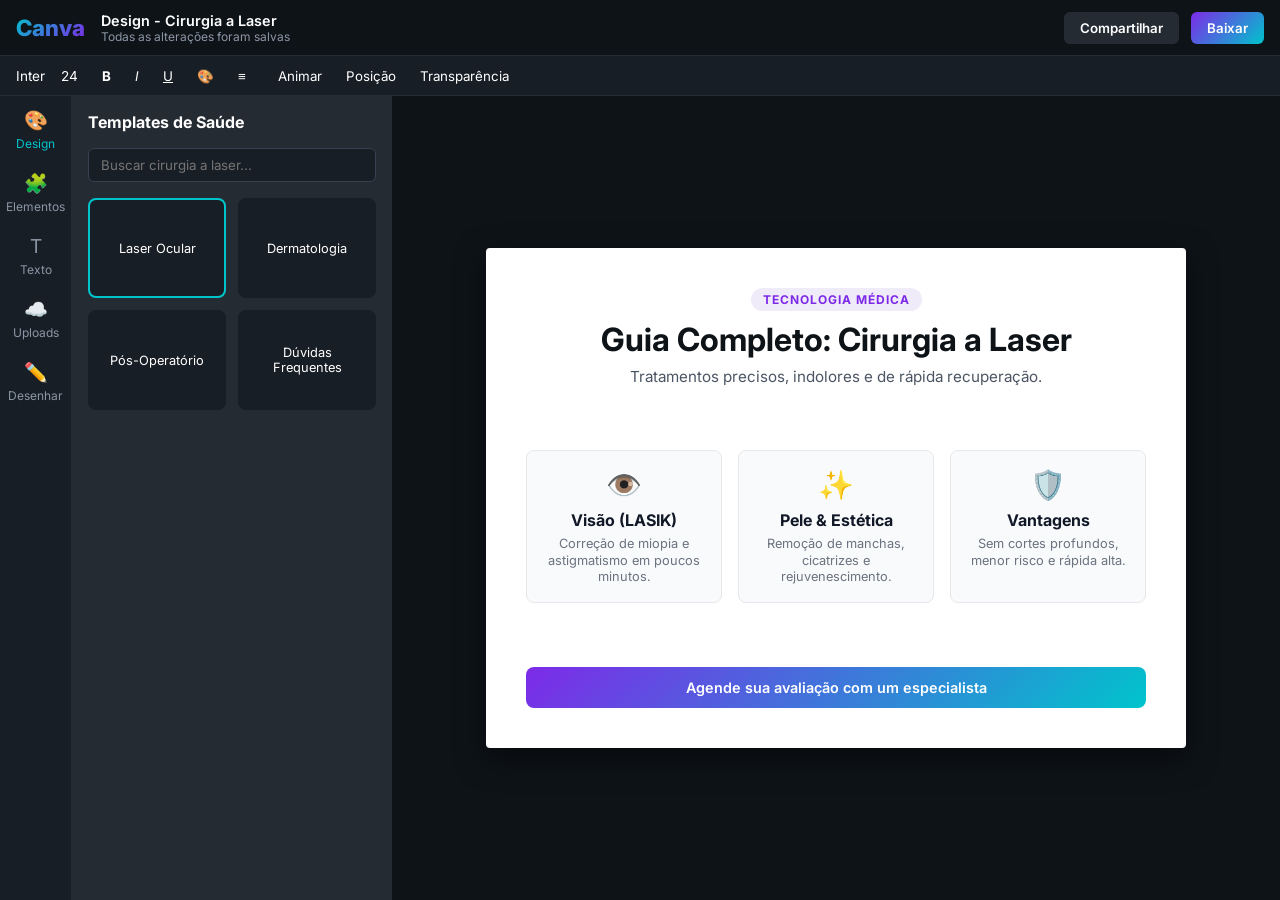
==== index.html @ 3f48fdfd "vrsao 5" ====
<!DOCTYPE html>
<html lang="pt-BR">
<head>
    <meta charset="UTF-8">
    <meta name="viewport" content="width=device-width, initial-scale=1.0">
    <title>LaserMed - Editor Canva</title>
    <link rel="stylesheet" href="estilo.css">
    <link href="https://fonts.googleapis.com/css2?family=Inter:wght@400;500;600;700&display=swap" rel="stylesheet">
</head>
<body>

    <header class="canva-header">
        <div class="header-left">
            <span class="canva-logo">Canva</span>
            <div class="file-info">
                <span class="doc-title">Design - Cirurgia a Laser</span>
                <span class="save-status">Todas as alterações foram salvas</span>
            </div>
        </div>
        <div class="header-right">
            <button class="btn-secondary">Compartilhar</button>
            <button class="btn-canva-pro">Baixar</button>
        </div>
    </header>

    <div class="editor-toolbar">
        <div class="font-selector">Inter</div>
        <div class="font-size">24</div>
        <div class="text-tools">
            <button><b>B</b></button>
            <button><i>I</i></button>
            <button><u>U</u></button>
            <button>🎨</button>
            <button>≡</button>
        </div>
        <div class="action-tools">
            <button>Animar</button>
            <button>Posição</button>
            <button>Transparência</button>
        </div>
    </div>

    <div class="canva-workspace">

        <aside class="main-sidebar">
            <div class="nav-item active">
                <span class="icon">🎨</span>
                <span class="label">Design</span>
            </div>
            <div class="nav-item">
                <span class="icon">🧩</span>
                <span class="label">Elementos</span>
            </div>
            <div class="nav-item">
                <span class="icon">T</span>
                <span class="label">Texto</span>
            </div>
            <div class="nav-item">
                <span class="icon">☁️</span>
                <span class="label">Uploads</span>
            </div>
            <div class="nav-item">
                <span class="icon">✏️</span>
                <span class="label">Desenhar</span>
            </div>
        </aside>

        <aside class="panel-sidebar">
            <h3>Templates de Saúde</h3>
            <div class="search-bar">
                <input type="text" placeholder="Buscar cirurgia a laser...">
            </div>
            <div class="templates-grid">
                <div class="thumb-card active">Laser Ocular</div>
                <div class="thumb-card">Dermatologia</div>
                <div class="thumb-card">Pós-Operatório</div>
                <div class="thumb-card">Dúvidas Frequentes</div>
            </div>
        </aside>

        <main class="canvas-area">
            <div class="artboard">
                
                <div class="design-header">
                    <span class="badge">TECNOLOGIA MÉDICA</span>
                    <h1 class="editable-element">Guia Completo: Cirurgia a Laser</h1>
                    <p class="editable-element">Tratamentos precisos, indolores e de rápida recuperação.</p>
                </div>

                <div class="design-grid">
                    <div class="design-card editable-element">
                        <div class="card-emoji">👁️</div>
                        <h3>Visão (LASIK)</h3>
                        <p>Correção de miopia e astigmatismo em poucos minutos.</p>
                    </div>

                    <div class="design-card editable-element">
                        <div class="card-emoji">✨</div>
                        <h3>Pele & Estética</h3>
                        <p>Remoção de manchas, cicatrizes e rejuvenescimento.</p>
                    </div>

                    <div class="design-card editable-element">
                        <div class="card-emoji">🛡️</div>
                        <h3>Vantagens</h3>
                        <p>Sem cortes profundos, menor risco e rápida alta.</p>
                    </div>
                </div>

                <div class="design-footer editable-element">
                    <span>Agende sua avaliação com um especialista</span>
                </div>

            </div>
        </main>

    </div>

</body>
</html>
---- estilo.css ----
@charset "UTF-8";

* {
    margin: 0;
    padding: 0;
    -webkit-box-sizing: border-box;
    box-sizing: border-box;
    font-family: 'Inter', sans-serif;
}

html, body {
    width: 100%;
    height: 100%;
    background-color: #0e1318;
    color: #ffffff;
    overflow: hidden;
}

body {
    display: flex;
    flex-direction: column;
}

/* ==========================================
   TOPO (CANVA HEADER)
   ========================================== */
.canva-header {
    height: 56px;
    background-color: #0e1318;
    display: flex;
    justify-content: space-between;
    align-items: center;
    padding: 0 16px;
    border-bottom: 1px solid #252b33;
}

.header-left {
    display: flex;
    align-items: center;
    gap: 16px;
}

.canva-logo {
    font-size: 1.4rem;
    font-weight: 800;
    background: linear-gradient(135deg, #00c4cc, #7d2ae8);
    -webkit-background-clip: text;
    background-clip: text;
    -webkit-text-fill-color: transparent;
    color: transparent;
}

.file-info {
    display: flex;
    flex-direction: column;
}

.doc-title {
    font-size: 0.9rem;
    font-weight: 600;
}

.save-status {
    font-size: 0.75rem;
    color: #8b96a5;
}

.header-right {
    display: flex;
    gap: 12px;
}

.btn-secondary {
    background-color: #252b33;
    color: #ffffff;
    border: none;
    padding: 8px 16px;
    border-radius: 6px;
    cursor: pointer;
    font-weight: 600;
}

.btn-canva-pro {
    background: linear-gradient(135deg, #7d2ae8, #00c4cc);
    color: #ffffff;
    border: none;
    padding: 8px 16px;
    border-radius: 6px;
    cursor: pointer;
    font-weight: 600;
}

/* ==========================================
   BARRA DE FERRAMENTAS DO EDITOR
   ========================================== */
.editor-toolbar {
    height: 40px;
    background-color: #181e25;
    display: flex;
    align-items: center;
    padding: 0 16px;
    gap: 16px;
    border-bottom: 1px solid #252b33;
    font-size: 0.85rem;
}

.text-tools, .action-tools {
    display: flex;
    gap: 8px;
}

.editor-toolbar button {
    background: transparent;
    border: none;
    color: #ffffff;
    cursor: pointer;
    padding: 4px 8px;
    border-radius: 4px;
}

.editor-toolbar button:hover {
    background-color: #252b33;
}

/* ==========================================
   ÁREA PRINCIPAL DE TRABALHO (WORKSPACE)
   ========================================== */
.canva-workspace {
    display: flex;
    flex: 1;
    height: calc(100vh - 96px);
}

.main-sidebar {
    width: 72px;
    background-color: #181e25;
    display: flex;
    flex-direction: column;
    align-items: center;
    padding-top: 12px;
    border-right: 1px solid #252b33;
}

.nav-item {
    display: flex;
    flex-direction: column;
    align-items: center;
    margin-bottom: 20px;
    cursor: pointer;
    color: #8b96a5;
    font-size: 0.75rem;
}

.nav-item .icon {
    font-size: 1.2rem;
    margin-bottom: 4px;
}

.nav-item.active, .nav-item:hover {
    color: #00c4cc;
}

.panel-sidebar {
    width: 320px;
    background-color: #252b33;
    padding: 16px;
    display: flex;
    flex-direction: column;
    gap: 16px;
}

.panel-sidebar h3 {
    font-size: 1rem;
}

.search-bar input {
    width: 100%;
    padding: 8px 12px;
    background-color: #181e25;
    border: 1px solid #374151;
    border-radius: 6px;
    color: #ffffff;
}

.templates-grid {
    display: grid;
    grid-template-columns: 1fr 1fr;
    gap: 12px;
}

.thumb-card {
    height: 100px;
    background-color: #181e25;
    border-radius: 8px;
    display: flex;
    align-items: center;
    justify-content: center;
    font-size: 0.8rem;
    cursor: pointer;
    border: 2px solid transparent;
    text-align: center;
    padding: 8px;
}

.thumb-card.active, .thumb-card:hover {
    border-color: #00c4cc;
}

/* ==========================================
   ÁREA DA ARTBOARD (CANVAS CENTRAL)
   ========================================== */
.canvas-area {
    flex: 1;
    background-color: #0e1318;
    display: flex;
    justify-content: center;
    align-items: center;
    overflow: auto;
    padding: 40px;
}

.artboard {
    width: 700px;
    min-height: 500px;
    background-color: #ffffff;
    color: #111827;
    border-radius: 4px;
    padding: 40px;
    box-shadow: 0 10px 30px rgba(0, 0, 0, 0.5);
    display: flex;
    flex-direction: column;
    justify-content: space-between;
}

.design-header {
    text-align: center;
}

.badge {
    background-color: #f0ebf8;
    color: #7d2ae8;
    font-size: 0.75rem;
    font-weight: 700;
    padding: 4px 12px;
    border-radius: 20px;
    letter-spacing: 1px;
}

.design-header h1 {
    font-size: 2rem;
    color: #0e1318;
    margin: 12px 0 8px 0;
}

.design-header p {
    color: #4b5563;
    font-size: 0.95rem;
}

.design-grid {
    display: grid;
    grid-template-columns: repeat(3, 1fr);
    gap: 16px;
    margin: 30px 0;
}

.design-card {
    background-color: #f9fafb;
    border: 1px solid #e5e7eb;
    padding: 16px;
    border-radius: 8px;
    text-align: center;
}

.card-emoji {
    font-size: 1.8rem;
    margin-bottom: 8px;
}

.design-card h3 {
    font-size: 1rem;
    margin-bottom: 6px;
    color: #111827;
}

.design-card p {
    font-size: 0.8rem;
    color: #6b7280;
    line-height: 1.3;
}

.design-footer {
    text-align: center;
    background: linear-gradient(135deg, #7d2ae8, #00c4cc);
    color: #ffffff;
    padding: 12px;
    border-radius: 8px;
    font-weight: 600;
    font-size: 0.9rem;
}

.editable-element:hover {
    outline: 2px solid #00c4cc;
    cursor: pointer;
}
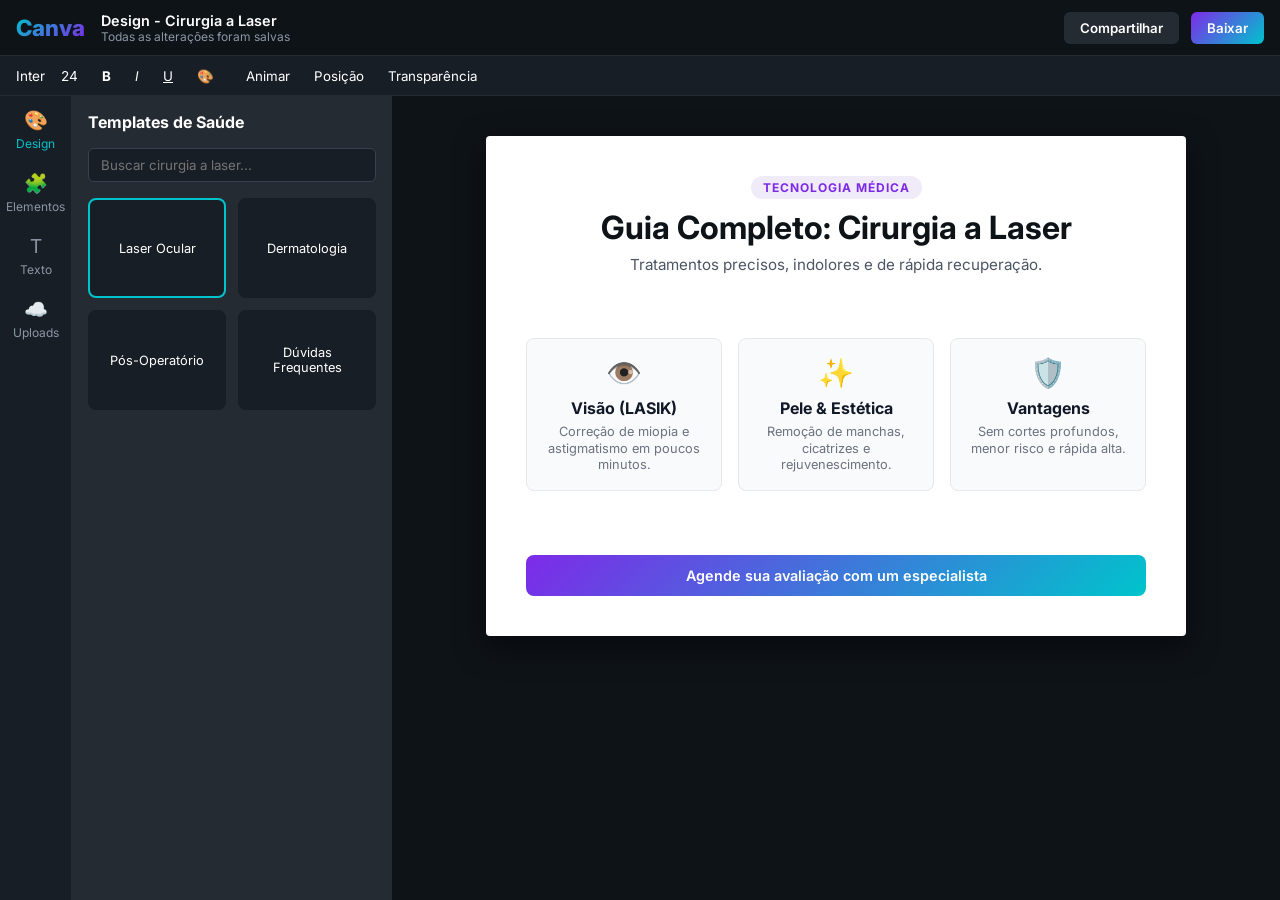
==== commit 1e38571d: "versao6" ====
--- a/index.html
+++ b/index.html
@@ -13,13 +13,13 @@
         <div class="header-left">
             <span class="canva-logo">Canva</span>
             <div class="file-info">
-                <span class="doc-title">Design - Cirurgia a Laser</span>
+                <span class="doc-title" id="doc-title">Design - Cirurgia a Laser</span>
                 <span class="save-status">Todas as alterações foram salvas</span>
             </div>
         </div>
         <div class="header-right">
-            <button class="btn-secondary">Compartilhar</button>
-            <button class="btn-canva-pro">Baixar</button>
+            <button class="btn-secondary" onclick="alert('Link de compartilhamento copiado!')">Compartilhar</button>
+            <button class="btn-canva-pro" onclick="alert('Baixando seu design em PDF...')">Baixar</button>
         </div>
     </header>
 
@@ -27,11 +27,10 @@
         <div class="font-selector">Inter</div>
         <div class="font-size">24</div>
         <div class="text-tools">
-            <button><b>B</b></button>
-            <button><i>I</i></button>
-            <button><u>U</u></button>
-            <button>🎨</button>
-            <button>≡</button>
+            <button title="Negrito"><b>B</b></button>
+            <button title="Itálico"><i>I</i></button>
+            <button title="Sublinhado"><u>U</u></button>
+            <button title="Cor do Texto">🎨</button>
         </div>
         <div class="action-tools">
             <button>Animar</button>
@@ -59,10 +58,6 @@
                 <span class="icon">☁️</span>
                 <span class="label">Uploads</span>
             </div>
-            <div class="nav-item">
-                <span class="icon">✏️</span>
-                <span class="label">Desenhar</span>
-            </div>
         </aside>
 
         <aside class="panel-sidebar">
@@ -71,43 +66,43 @@
                 <input type="text" placeholder="Buscar cirurgia a laser...">
             </div>
             <div class="templates-grid">
-                <div class="thumb-card active">Laser Ocular</div>
-                <div class="thumb-card">Dermatologia</div>
-                <div class="thumb-card">Pós-Operatório</div>
-                <div class="thumb-card">Dúvidas Frequentes</div>
+                <div class="thumb-card active" onclick="carregarTemplate('ocular')">Laser Ocular</div>
+                <div class="thumb-card" onclick="carregarTemplate('dermo')">Dermatologia</div>
+                <div class="thumb-card" onclick="carregarTemplate('pos')">Pós-Operatório</div>
+                <div class="thumb-card" onclick="carregarTemplate('duvidas')">Dúvidas Frequentes</div>
             </div>
         </aside>
 
         <main class="canvas-area">
-            <div class="artboard">
+            <div class="artboard" id="artboard">
                 
                 <div class="design-header">
-                    <span class="badge">TECNOLOGIA MÉDICA</span>
-                    <h1 class="editable-element">Guia Completo: Cirurgia a Laser</h1>
-                    <p class="editable-element">Tratamentos precisos, indolores e de rápida recuperação.</p>
+                    <span class="badge" id="art-badge">TECNOLOGIA MÉDICA</span>
+                    <h1 class="editable-element" contenteditable="true" id="art-title">Guia Completo: Cirurgia a Laser</h1>
+                    <p class="editable-element" contenteditable="true" id="art-sub">Tratamentos precisos, indolores e de rápida recuperação.</p>
                 </div>
 
-                <div class="design-grid">
-                    <div class="design-card editable-element">
+                <div class="design-grid" id="art-grid">
+                    <div class="design-card editable-element" contenteditable="true">
                         <div class="card-emoji">👁️</div>
                         <h3>Visão (LASIK)</h3>
                         <p>Correção de miopia e astigmatismo em poucos minutos.</p>
                     </div>
 
-                    <div class="design-card editable-element">
+                    <div class="design-card editable-element" contenteditable="true">
                         <div class="card-emoji">✨</div>
                         <h3>Pele & Estética</h3>
                         <p>Remoção de manchas, cicatrizes e rejuvenescimento.</p>
                     </div>
 
-                    <div class="design-card editable-element">
+                    <div class="design-card editable-element" contenteditable="true">
                         <div class="card-emoji">🛡️</div>
                         <h3>Vantagens</h3>
                         <p>Sem cortes profundos, menor risco e rápida alta.</p>
                     </div>
                 </div>
 
-                <div class="design-footer editable-element">
+                <div class="design-footer editable-element" contenteditable="true" id="art-footer">
                     <span>Agende sua avaliação com um especialista</span>
                 </div>
 
@@ -116,5 +111,6 @@
 
     </div>
 
+    <script src="script.js"></script>
 </body>
 </html>
--- a/estilo.css
+++ b/estilo.css
@@ -302,4 +302,13 @@
 .editable-element:hover {
     outline: 2px solid #00c4cc;
     cursor: pointer;
+}
+.canvas-area {
+    flex: 1;
+    background-color: #0e1318;
+    display: flex;
+    justify-content: center;
+    align-items: flex-start; /* Alinha no topo para a rolagem funcionar 100% em telas pequenas */
+    overflow-y: auto;
+    padding: 40px 20px;
 }
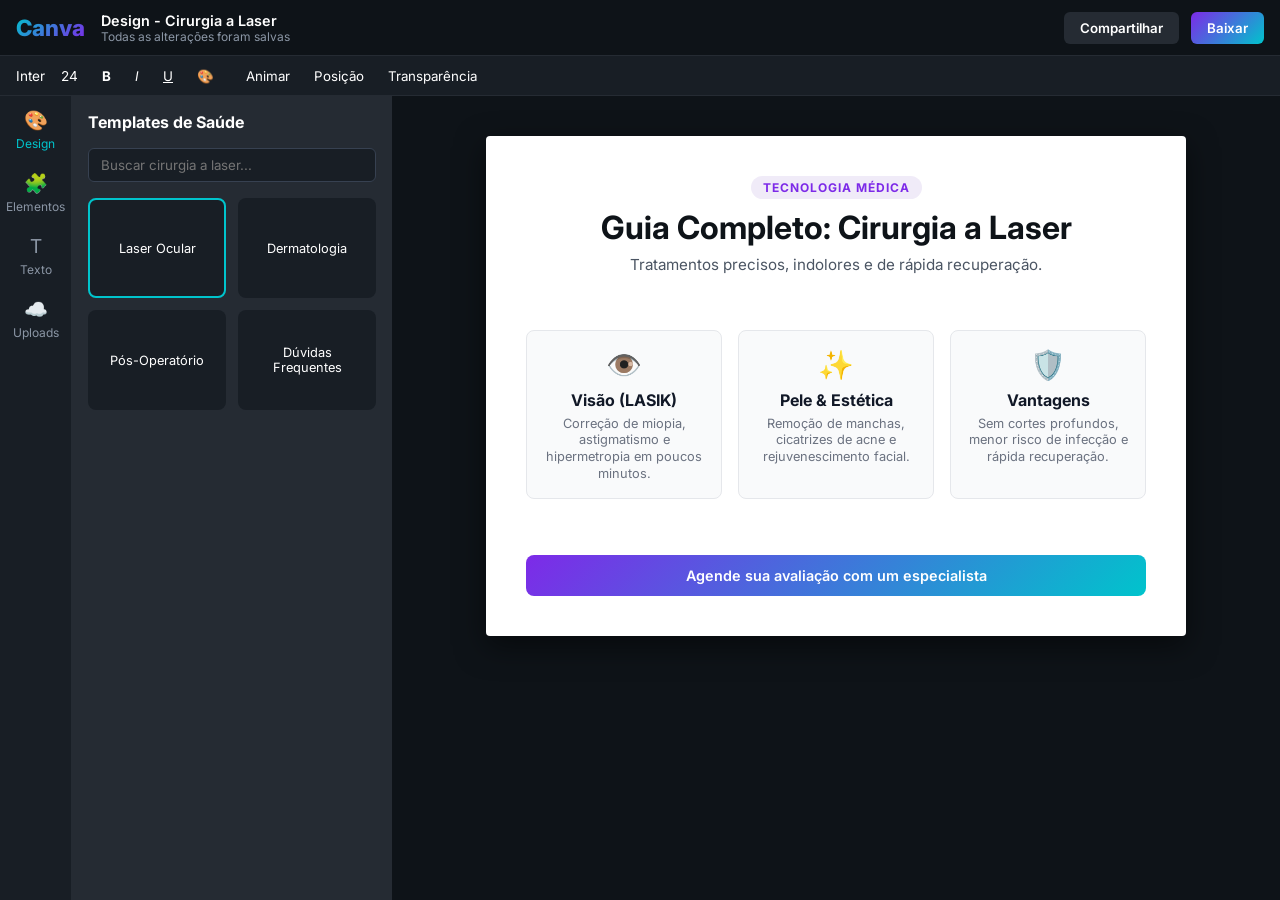
==== commit 066b7b4f: "versao7" ====
--- a/index.html
+++ b/index.html
@@ -13,13 +13,13 @@
         <div class="header-left">
             <span class="canva-logo">Canva</span>
             <div class="file-info">
-                <span class="doc-title" id="doc-title">Design - Cirurgia a Laser</span>
+                <span class="doc-title">Design - Cirurgia a Laser</span>
                 <span class="save-status">Todas as alterações foram salvas</span>
             </div>
         </div>
         <div class="header-right">
-            <button class="btn-secondary" onclick="alert('Link de compartilhamento copiado!')">Compartilhar</button>
-            <button class="btn-canva-pro" onclick="alert('Baixando seu design em PDF...')">Baixar</button>
+            <button class="btn-secondary" onclick="alert('Link copiado para a área de transferência!')">Compartilhar</button>
+            <button class="btn-canva-pro" onclick="alert('Baixando design em PDF...')">Baixar</button>
         </div>
     </header>
 
@@ -66,43 +66,43 @@
                 <input type="text" placeholder="Buscar cirurgia a laser...">
             </div>
             <div class="templates-grid">
-                <div class="thumb-card active" onclick="carregarTemplate('ocular')">Laser Ocular</div>
-                <div class="thumb-card" onclick="carregarTemplate('dermo')">Dermatologia</div>
-                <div class="thumb-card" onclick="carregarTemplate('pos')">Pós-Operatório</div>
-                <div class="thumb-card" onclick="carregarTemplate('duvidas')">Dúvidas Frequentes</div>
+                <div class="thumb-card active" id="btn-ocular" onclick="carregar('ocular')">Laser Ocular</div>
+                <div class="thumb-card" id="btn-dermo" onclick="carregar('dermo')">Dermatologia</div>
+                <div class="thumb-card" id="btn-pos" onclick="carregar('pos')">Pós-Operatório</div>
+                <div class="thumb-card" id="btn-duvidas" onclick="carregar('duvidas')">Dúvidas Frequentes</div>
             </div>
         </aside>
 
         <main class="canvas-area">
-            <div class="artboard" id="artboard">
+            <div class="artboard">
                 
                 <div class="design-header">
-                    <span class="badge" id="art-badge">TECNOLOGIA MÉDICA</span>
-                    <h1 class="editable-element" contenteditable="true" id="art-title">Guia Completo: Cirurgia a Laser</h1>
-                    <p class="editable-element" contenteditable="true" id="art-sub">Tratamentos precisos, indolores e de rápida recuperação.</p>
+                    <span class="badge" id="art-badge" contenteditable="true">TECNOLOGIA MÉDICA</span>
+                    <h1 class="editable-element" id="art-title" contenteditable="true">Guia Completo: Cirurgia a Laser</h1>
+                    <p class="editable-element" id="art-sub" contenteditable="true">Tratamentos precisos, indolores e de rápida recuperação.</p>
                 </div>
 
                 <div class="design-grid" id="art-grid">
                     <div class="design-card editable-element" contenteditable="true">
                         <div class="card-emoji">👁️</div>
                         <h3>Visão (LASIK)</h3>
-                        <p>Correção de miopia e astigmatismo em poucos minutos.</p>
+                        <p>Correção de miopia, astigmatismo e hipermetropia em poucos minutos.</p>
                     </div>
 
                     <div class="design-card editable-element" contenteditable="true">
                         <div class="card-emoji">✨</div>
                         <h3>Pele & Estética</h3>
-                        <p>Remoção de manchas, cicatrizes e rejuvenescimento.</p>
+                        <p>Remoção de manchas, cicatrizes de acne e rejuvenescimento facial.</p>
                     </div>
 
                     <div class="design-card editable-element" contenteditable="true">
                         <div class="card-emoji">🛡️</div>
                         <h3>Vantagens</h3>
-                        <p>Sem cortes profundos, menor risco e rápida alta.</p>
+                        <p>Sem cortes profundos, menor risco de infecção e rápida recuperação.</p>
                     </div>
                 </div>
 
-                <div class="design-footer editable-element" contenteditable="true" id="art-footer">
+                <div class="design-footer editable-element" id="art-footer" contenteditable="true">
                     <span>Agende sua avaliação com um especialista</span>
                 </div>
 
@@ -111,6 +111,106 @@
 
     </div>
 
-    <script src="script.js"></script>
+    <script>
+        function carregar(tipo) {
+            // Remove destaque dos botões do menu
+            document.querySelectorAll('.thumb-card').forEach(c => c.classList.remove('active'));
+
+            const badge = document.getElementById('art-badge');
+            const title = document.getElementById('art-title');
+            const sub = document.getElementById('art-sub');
+            const grid = document.getElementById('art-grid');
+
+            if (tipo === 'ocular') {
+                document.getElementById('btn-ocular').classList.add('active');
+                badge.innerText = "TECNOLOGIA MÉDICA";
+                title.innerText = "Guia Completo: Cirurgia a Laser";
+                sub.innerText = "Tratamentos precisos, indolores e de rápida recuperação.";
+                grid.innerHTML = `
+                    <div class="design-card editable-element" contenteditable="true">
+                        <div class="card-emoji">👁️</div>
+                        <h3>Visão (LASIK)</h3>
+                        <p>Correção de miopia, astigmatismo e hipermetropia em poucos minutos.</p>
+                    </div>
+                    <div class="design-card editable-element" contenteditable="true">
+                        <div class="card-emoji">✨</div>
+                        <h3>Pele & Estética</h3>
+                        <p>Remoção de manchas, cicatrizes de acne e rejuvenescimento facial.</p>
+                    </div>
+                    <div class="design-card editable-element" contenteditable="true">
+                        <div class="card-emoji">🛡️</div>
+                        <h3>Vantagens</h3>
+                        <p>Sem cortes profundos, menor risco de infecção e rápida recuperação.</p>
+                    </div>
+                `;
+            } else if (tipo === 'dermo') {
+                document.getElementById('btn-dermo').classList.add('active');
+                badge.innerText = "DERMATOLOGIA AVANÇADA";
+                title.innerText = "Tratamentos a Laser para a Pele";
+                sub.innerText = "Renovação celular e alta precisão estética.";
+                grid.innerHTML = `
+                    <div class="design-card editable-element" contenteditable="true">
+                        <div class="card-emoji">🌟</div>
+                        <h3>Rejuvenescimento</h3>
+                        <p>Estímulo intenso de colágeno para atenuar linhas e rugas.</p>
+                    </div>
+                    <div class="design-card editable-element" contenteditable="true">
+                        <div class="card-emoji">🎯</div>
+                        <h3>Remoção de Manchas</h3>
+                        <p>Ação direta na pigmentação para tratar melasma e sardas.</p>
+                    </div>
+                    <div class="design-card editable-element" contenteditable="true">
+                        <div class="card-emoji">⚡</div>
+                        <h3>Cicatrizes</h3>
+                        <p>Suavização de marcas e uniformização da textura da pele.</p>
+                    </div>
+                `;
+            } else if (tipo === 'pos') {
+                document.getElementById('btn-pos').classList.add('active');
+                badge.innerText = "CUIDADOS MÉDICOS";
+                title.innerText = "Orientações do Pós-Operatório";
+                sub.innerText = "Passos fundamentais para garantir os melhores resultados.";
+                grid.innerHTML = `
+                    <div class="design-card editable-element" contenteditable="true">
+                        <div class="card-emoji">🕶️</div>
+                        <h3>Proteção Solar</h3>
+                        <p>Uso indispensável de óculos escuros e filtro solar indicado.</p>
+                    </div>
+                    <div class="design-card editable-element" contenteditable="true">
+                        <div class="card-emoji">💧</div>
+                        <h3>Medicamentos</h3>
+                        <p>Aplicação rigorosa de colírios ou pomadas nos horários certos.</p>
+                    </div>
+                    <div class="design-card editable-element" contenteditable="true">
+                        <div class="card-emoji">🛌</div>
+                        <h3>Repouso</h3>
+                        <p>Evite esfregar a área tratada e evite atividades intensas no início.</p>
+                    </div>
+                `;
+            } else if (tipo === 'duvidas') {
+                document.getElementById('btn-duvidas').classList.add('active');
+                badge.innerText = "PERGUNTAS FREQUENTES";
+                title.innerText = "Dúvidas Frequentes sobre o Laser";
+                sub.innerText = "Tudo o que você precisa saber antes do procedimento.";
+                grid.innerHTML = `
+                    <div class="design-card editable-element" contenteditable="true">
+                        <div class="card-emoji">❓</div>
+                        <h3>O procedimento dói?</h3>
+                        <p>Não. É aplicada anestesia local em gotas ou cremes anestésicos.</p>
+                    </div>
+                    <div class="design-card editable-element" contenteditable="true">
+                        <div class="card-emoji">⏱️</div>
+                        <h3>Quanto tempo dura?</h3>
+                        <p>Na maioria dos casos, entre 15 a 30 minutos de aplicação.</p>
+                    </div>
+                    <div class="design-card editable-element" contenteditable="true">
+                        <div class="card-emoji">🏥</div>
+                        <h3>Precisa de internação?</h3>
+                        <p>Não. O procedimento é ambulatorial e o paciente volta para casa no dia.</p>
+                    </div>
+                `;
+            }
+        }
+    </script>
 </body>
 </html>
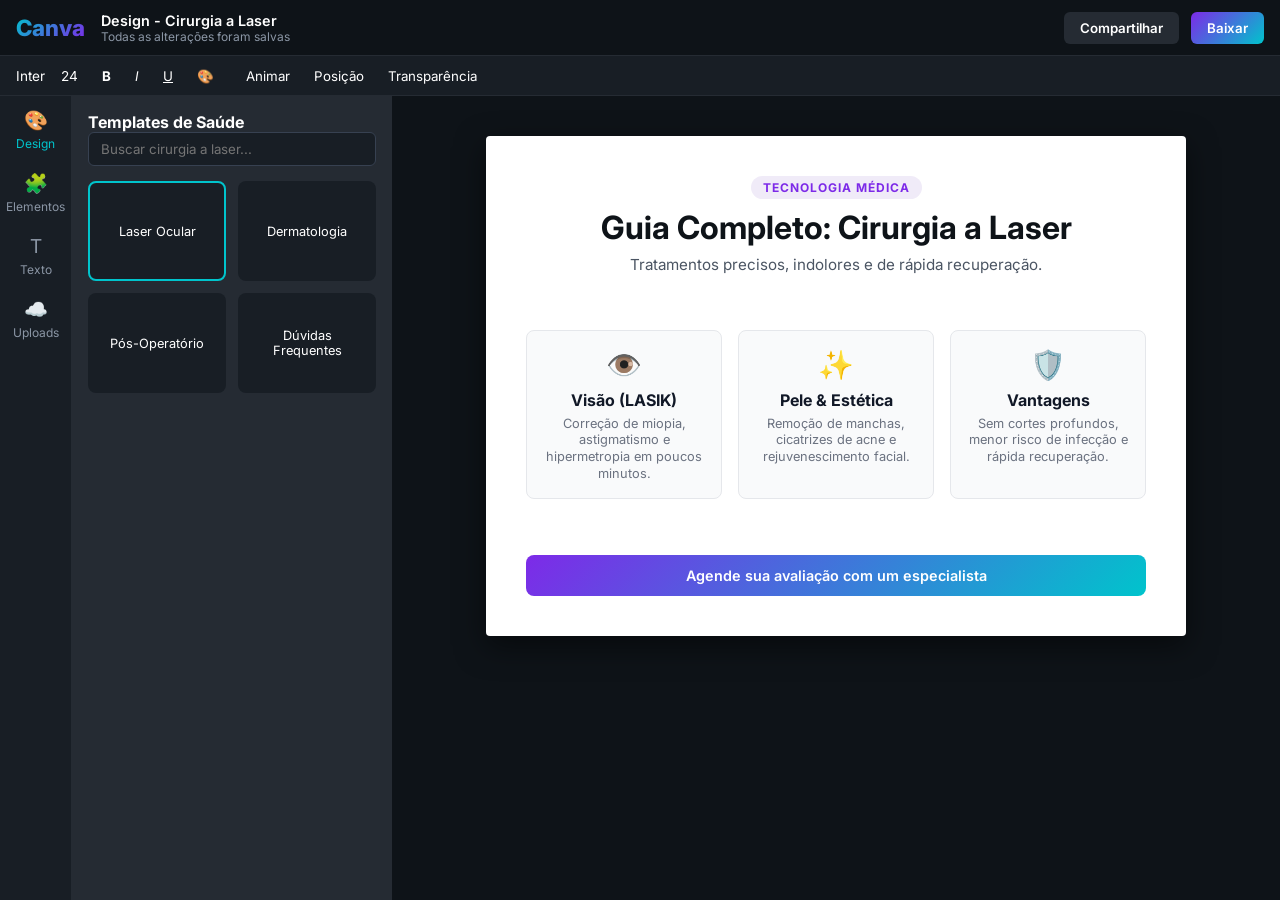
==== commit 084c648f: "versao8" ====
--- a/index.html
+++ b/index.html
@@ -18,8 +18,8 @@
             </div>
         </div>
         <div class="header-right">
-            <button class="btn-secondary" onclick="alert('Link copiado para a área de transferência!')">Compartilhar</button>
-            <button class="btn-canva-pro" onclick="alert('Baixando design em PDF...')">Baixar</button>
+            <button class="btn-secondary" onclick="alert('Link copiado!')">Compartilhar</button>
+            <button class="btn-canva-pro" onclick="alert('Baixando PDF...')">Baixar</button>
         </div>
     </header>
 
@@ -27,10 +27,10 @@
         <div class="font-selector">Inter</div>
         <div class="font-size">24</div>
         <div class="text-tools">
-            <button title="Negrito"><b>B</b></button>
-            <button title="Itálico"><i>I</i></button>
-            <button title="Sublinhado"><u>U</u></button>
-            <button title="Cor do Texto">🎨</button>
+            <button><b>B</b></button>
+            <button><i>I</i></button>
+            <button><u>U</u></button>
+            <button>🎨</button>
         </div>
         <div class="action-tools">
             <button>Animar</button>
@@ -42,40 +42,71 @@
     <div class="canva-workspace">
 
         <aside class="main-sidebar">
-            <div class="nav-item active">
+            <div class="nav-item active" onclick="abrirAba('design', this)">
                 <span class="icon">🎨</span>
                 <span class="label">Design</span>
             </div>
-            <div class="nav-item">
+            <div class="nav-item" onclick="abrirAba('elementos', this)">
                 <span class="icon">🧩</span>
                 <span class="label">Elementos</span>
             </div>
-            <div class="nav-item">
+            <div class="nav-item" onclick="abrirAba('texto', this)">
                 <span class="icon">T</span>
                 <span class="label">Texto</span>
             </div>
-            <div class="nav-item">
+            <div class="nav-item" onclick="abrirAba('uploads', this)">
                 <span class="icon">☁️</span>
                 <span class="label">Uploads</span>
             </div>
         </aside>
 
-        <aside class="panel-sidebar">
-            <h3>Templates de Saúde</h3>
-            <div class="search-bar">
-                <input type="text" placeholder="Buscar cirurgia a laser...">
-            </div>
-            <div class="templates-grid">
-                <div class="thumb-card active" id="btn-ocular" onclick="carregar('ocular')">Laser Ocular</div>
-                <div class="thumb-card" id="btn-dermo" onclick="carregar('dermo')">Dermatologia</div>
-                <div class="thumb-card" id="btn-pos" onclick="carregar('pos')">Pós-Operatório</div>
-                <div class="thumb-card" id="btn-duvidas" onclick="carregar('duvidas')">Dúvidas Frequentes</div>
-            </div>
+        <aside class="panel-sidebar" id="panel-sidebar">
+            
+            <div id="aba-design" class="aba-conteudo">
+                <h3>Templates de Saúde</h3>
+                <div class="search-bar">
+                    <input type="text" placeholder="Buscar cirurgia a laser...">
+                </div>
+                <div class="templates-grid" style="margin-top: 15px;">
+                    <div class="thumb-card active" onclick="carregarTemplate('ocular')">Laser Ocular</div>
+                    <div class="thumb-card" onclick="carregarTemplate('dermo')">Dermatologia</div>
+                    <div class="thumb-card" onclick="carregarTemplate('pos')">Pós-Operatório</div>
+                    <div class="thumb-card" onclick="carregarTemplate('duvidas')">Dúvidas Frequentes</div>
+                </div>
+            </div>
+
+            <div id="aba-elementos" class="aba-conteudo" style="display: none;">
+                <h3>Elementos Gráficos</h3>
+                <p style="font-size: 0.8rem; color: #8b96a5; margin-bottom: 15px;">Clique para adicionar ao design:</p>
+                <div class="templates-grid">
+                    <div class="thumb-card" onclick="adicionarElemento('👁️', 'Oftalmologia')">👁️ Olho</div>
+                    <div class="thumb-card" onclick="adicionarElemento('✨', 'Laser')">✨ Brilho</div>
+                    <div class="thumb-card" onclick="adicionarElemento('🛡️', 'Segurança')">🛡️ Escudo</div>
+                    <div class="thumb-card" onclick="adicionarElemento('🔬', 'Tecnologia')">🔬 Lente</div>
+                </div>
+            </div>
+
+            <div id="aba-texto" class="aba-conteudo" style="display: none;">
+                <h3>Adicionar Texto</h3>
+                <div style="display: flex; flex-direction: column; gap: 10px; margin-top: 15px;">
+                    <button class="btn-secondary" style="text-align: left; padding: 12px;" onclick="adicionarTexto('Novo Título Principal')"><b>+ Adicionar Título</b></button>
+                    <button class="btn-secondary" style="text-align: left; padding: 10px;" onclick="adicionarTexto('Novo Subtítulo informativo')">+ Adicionar Subtítulo</button>
+                    <button class="btn-secondary" style="text-align: left; padding: 8px; font-size: 0.8rem;" onclick="adicionarTexto('Texto complementar sobre o tratamento.')">+ Adicionar corpo de texto</button>
+                </div>
+            </div>
+
+            <div id="aba-uploads" class="aba-conteudo" style="display: none;">
+                <h3>Seus Arquivos</h3>
+                <div style="border: 2px dashed #374151; border-radius: 8px; padding: 20px; text-align: center; margin-top: 15px;">
+                    <p style="font-size: 0.8rem; color: #8b96a5;">Arraste imagens do seu computador ou faça upload de laudos/exames.</p>
+                    <button class="btn-canva-pro" style="margin-top: 10px;" onclick="alert('Funcionalidade de Upload de Imagem simulada!')">Fazer Upload</button>
+                </div>
+            </div>
+
         </aside>
 
         <main class="canvas-area">
-            <div class="artboard">
-                
+            <div class="artboard" id="artboard">
                 <div class="design-header">
                     <span class="badge" id="art-badge" contenteditable="true">TECNOLOGIA MÉDICA</span>
                     <h1 class="editable-element" id="art-title" contenteditable="true">Guia Completo: Cirurgia a Laser</h1>
@@ -105,24 +136,38 @@
                 <div class="design-footer editable-element" id="art-footer" contenteditable="true">
                     <span>Agende sua avaliação com um especialista</span>
                 </div>
-
             </div>
         </main>
 
     </div>
 
     <script>
-        function carregar(tipo) {
-            // Remove destaque dos botões do menu
-            document.querySelectorAll('.thumb-card').forEach(c => c.classList.remove('active'));
-
+        // 1. Função para trocar os menus do canto esquerdo
+        function abrirAba(nomeAba, elementoClicado) {
+            // Remove destaque do ícone anterior
+            document.querySelectorAll('.main-sidebar .nav-item').forEach(item => {
+                item.classList.remove('active');
+            });
+            // Ativa o ícone clicado
+            elementoClicado.classList.add('active');
+
+            // Esconde todas as abas internas
+            document.querySelectorAll('.aba-conteudo').forEach(aba => {
+                aba.style.display = 'none';
+            });
+
+            // Mostra a aba selecionada
+            document.getElementById('aba-' + nomeAba).style.display = 'block';
+        }
+
+        // 2. Função para alterar os templates centrais
+        function carregarTemplate(tipo) {
             const badge = document.getElementById('art-badge');
             const title = document.getElementById('art-title');
             const sub = document.getElementById('art-sub');
             const grid = document.getElementById('art-grid');
 
             if (tipo === 'ocular') {
-                document.getElementById('btn-ocular').classList.add('active');
                 badge.innerText = "TECNOLOGIA MÉDICA";
                 title.innerText = "Guia Completo: Cirurgia a Laser";
                 sub.innerText = "Tratamentos precisos, indolores e de rápida recuperação.";
@@ -144,7 +189,6 @@
                     </div>
                 `;
             } else if (tipo === 'dermo') {
-                document.getElementById('btn-dermo').classList.add('active');
                 badge.innerText = "DERMATOLOGIA AVANÇADA";
                 title.innerText = "Tratamentos a Laser para a Pele";
                 sub.innerText = "Renovação celular e alta precisão estética.";
@@ -166,7 +210,6 @@
                     </div>
                 `;
             } else if (tipo === 'pos') {
-                document.getElementById('btn-pos').classList.add('active');
                 badge.innerText = "CUIDADOS MÉDICOS";
                 title.innerText = "Orientações do Pós-Operatório";
                 sub.innerText = "Passos fundamentais para garantir os melhores resultados.";
@@ -188,7 +231,6 @@
                     </div>
                 `;
             } else if (tipo === 'duvidas') {
-                document.getElementById('btn-duvidas').classList.add('active');
                 badge.innerText = "PERGUNTAS FREQUENTES";
                 title.innerText = "Dúvidas Frequentes sobre o Laser";
                 sub.innerText = "Tudo o que você precisa saber antes do procedimento.";
@@ -211,6 +253,32 @@
                 `;
             }
         }
+
+        // 3. Adicionar Elementos Gráficos no Design
+        function adicionarElemento(emoji, titulo) {
+            const grid = document.getElementById('art-grid');
+            const novoCard = document.createElement('div');
+            novoCard.className = 'design-card editable-element';
+            novoCard.contentEditable = 'true';
+            novoCard.innerHTML = `
+                <div class="card-emoji">${emoji}</div>
+                <h3>${titulo}</h3>
+                <p>Clique aqui para escrever as informações sobre este item.</p>
+            `;
+            grid.appendChild(novoCard);
+        }
+
+        // 4. Adicionar Textos Extras no Design
+        function adicionarTexto(texto) {
+            const artboard = document.getElementById('artboard');
+            const novoTexto = document.createElement('p');
+            novoTexto.className = 'editable-element';
+            novoTexto.contentEditable = 'true';
+            novoTexto.style.marginTop = '15px';
+            novoTexto.style.textAlign = 'center';
+            novoTexto.innerText = texto;
+            artboard.appendChild(novoTexto);
+        }
     </script>
 </body>
 </html>
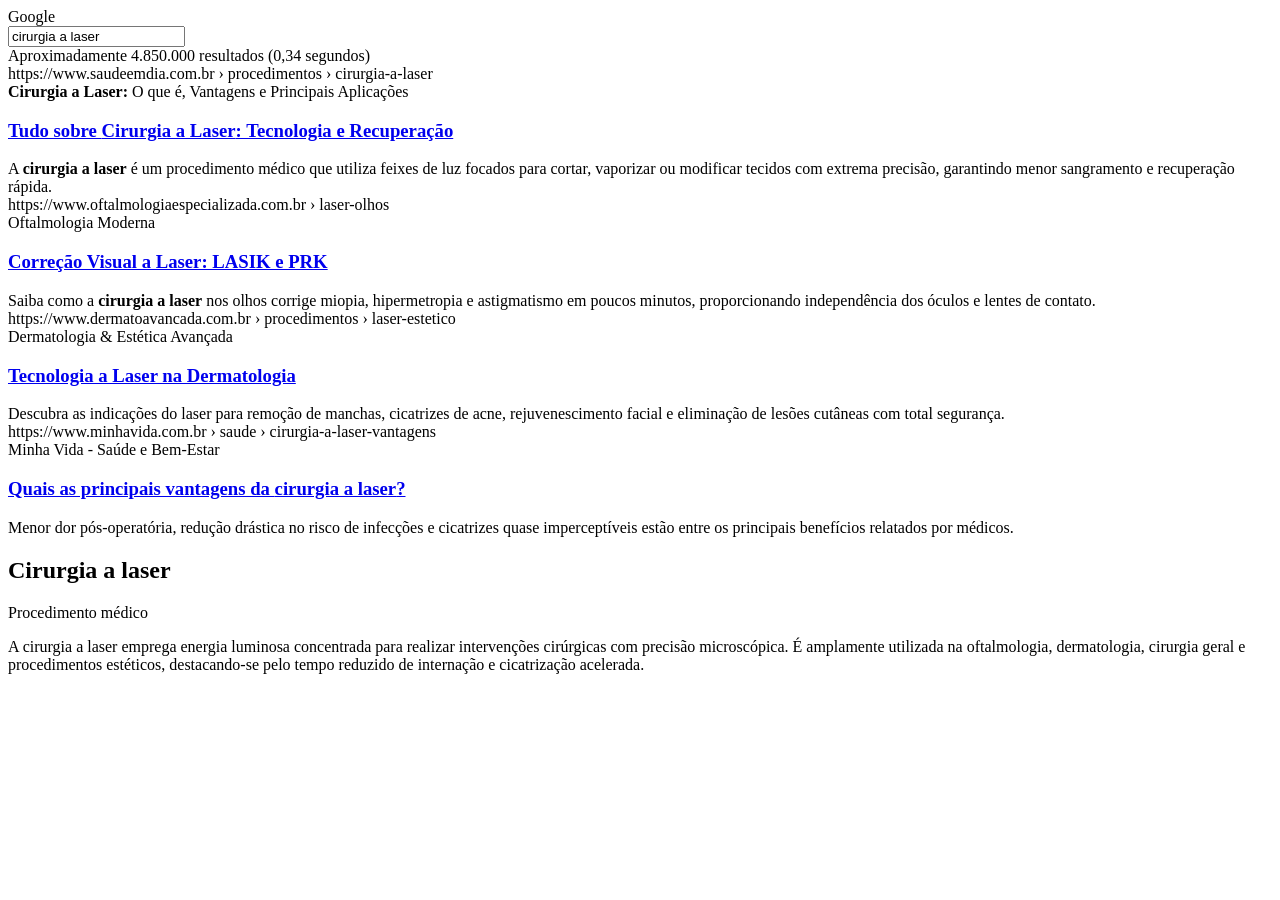
==== commit 60c6ee57: "versao" ====
--- a/index.html
+++ b/index.html
@@ -3,282 +3,89 @@
 <head>
     <meta charset="UTF-8">
     <meta name="viewport" content="width=device-width, initial-scale=1.0">
-    <title>LaserMed - Editor Canva</title>
-    <link rel="stylesheet" href="estilo.css">
-    <link href="https://fonts.googleapis.com/css2?family=Inter:wght@400;500;600;700&display=swap" rel="stylesheet">
+    <title>Cirurgia a Laser - Pesquisa Google</title>
+    <link rel="stylesheet" href="style.css">
 </head>
 <body>
 
-    <header class="canva-header">
-        <div class="header-left">
-            <span class="canva-logo">Canva</span>
-            <div class="file-info">
-                <span class="doc-title">Design - Cirurgia a Laser</span>
-                <span class="save-status">Todas as alterações foram salvas</span>
-            </div>
+    <div class="search-header">
+        <div class="google-logo-small">
+            <span>G</span><span>o</span><span>o</span><span>g</span><span>l</span><span>e</span>
         </div>
-        <div class="header-right">
-            <button class="btn-secondary" onclick="alert('Link copiado!')">Compartilhar</button>
-            <button class="btn-canva-pro" onclick="alert('Baixando PDF...')">Baixar</button>
-        </div>
-    </header>
-
-    <div class="editor-toolbar">
-        <div class="font-selector">Inter</div>
-        <div class="font-size">24</div>
-        <div class="text-tools">
-            <button><b>B</b></button>
-            <button><i>I</i></button>
-            <button><u>U</u></button>
-            <button>🎨</button>
-        </div>
-        <div class="action-tools">
-            <button>Animar</button>
-            <button>Posição</button>
-            <button>Transparência</button>
+        <div class="search-bar-container">
+            <input type="text" class="search-input" value="cirurgia a laser">
         </div>
     </div>
 
-    <div class="canva-workspace">
+    <div class="search-results-container">
+        <div class="stats-results">Aproximadamente 4.850.000 resultados (0,34 segundos)</div>
 
-        <aside class="main-sidebar">
-            <div class="nav-item active" onclick="abrirAba('design', this)">
-                <span class="icon">🎨</span>
-                <span class="label">Design</span>
-            </div>
-            <div class="nav-item" onclick="abrirAba('elementos', this)">
-                <span class="icon">🧩</span>
-                <span class="label">Elementos</span>
-            </div>
-            <div class="nav-item" onclick="abrirAba('texto', this)">
-                <span class="icon">T</span>
-                <span class="label">Texto</span>
-            </div>
-            <div class="nav-item" onclick="abrirAba('uploads', this)">
-                <span class="icon">☁️</span>
-                <span class="label">Uploads</span>
-            </div>
-        </aside>
-
-        <aside class="panel-sidebar" id="panel-sidebar">
-            
-            <div id="aba-design" class="aba-conteudo">
-                <h3>Templates de Saúde</h3>
-                <div class="search-bar">
-                    <input type="text" placeholder="Buscar cirurgia a laser...">
-                </div>
-                <div class="templates-grid" style="margin-top: 15px;">
-                    <div class="thumb-card active" onclick="carregarTemplate('ocular')">Laser Ocular</div>
-                    <div class="thumb-card" onclick="carregarTemplate('dermo')">Dermatologia</div>
-                    <div class="thumb-card" onclick="carregarTemplate('pos')">Pós-Operatório</div>
-                    <div class="thumb-card" onclick="carregarTemplate('duvidas')">Dúvidas Frequentes</div>
+        <div class="search-item">
+            <div class="site-info">
+                <div>
+                    <div>https://www.saudeemdia.com.br › procedimentos › cirurgia-a-laser</div>
+                    <div class="site-url"><b>Cirurgia a Laser:</b> O que é, Vantagens e Principais Aplicações</div>
                 </div>
             </div>
+            <h3 class="result-title">
+                <a href="#">Tudo sobre <b>Cirurgia a Laser</b>: Tecnologia e Recuperação</a>
+            </h3>
+            <div class="result-snippet">
+                A <b>cirurgia a laser</b> é um procedimento médico que utiliza feixes de luz focados para cortar, vaporizar ou modificar tecidos com extrema precisão, garantindo menor sangramento e recuperação rápida.
+            </div>
+        </div>
 
-            <div id="aba-elementos" class="aba-conteudo" style="display: none;">
-                <h3>Elementos Gráficos</h3>
-                <p style="font-size: 0.8rem; color: #8b96a5; margin-bottom: 15px;">Clique para adicionar ao design:</p>
-                <div class="templates-grid">
-                    <div class="thumb-card" onclick="adicionarElemento('👁️', 'Oftalmologia')">👁️ Olho</div>
-                    <div class="thumb-card" onclick="adicionarElemento('✨', 'Laser')">✨ Brilho</div>
-                    <div class="thumb-card" onclick="adicionarElemento('🛡️', 'Segurança')">🛡️ Escudo</div>
-                    <div class="thumb-card" onclick="adicionarElemento('🔬', 'Tecnologia')">🔬 Lente</div>
+        <div class="search-item">
+            <div class="site-info">
+                <div>
+                    <div>https://www.oftalmologiaespecializada.com.br › laser-olhos</div>
+                    <div class="site-url">Oftalmologia Moderna</div>
                 </div>
             </div>
+            <h3 class="result-title">
+                <a href="#">Correção Visual a Laser: LASIK e PRK</a>
+            </h3>
+            <div class="result-snippet">
+                Saiba como a <b>cirurgia a laser</b> nos olhos corrige miopia, hipermetropia e astigmatismo em poucos minutos, proporcionando independência dos óculos e lentes de contato.
+            </div>
+        </div>
 
-            <div id="aba-texto" class="aba-conteudo" style="display: none;">
-                <h3>Adicionar Texto</h3>
-                <div style="display: flex; flex-direction: column; gap: 10px; margin-top: 15px;">
-                    <button class="btn-secondary" style="text-align: left; padding: 12px;" onclick="adicionarTexto('Novo Título Principal')"><b>+ Adicionar Título</b></button>
-                    <button class="btn-secondary" style="text-align: left; padding: 10px;" onclick="adicionarTexto('Novo Subtítulo informativo')">+ Adicionar Subtítulo</button>
-                    <button class="btn-secondary" style="text-align: left; padding: 8px; font-size: 0.8rem;" onclick="adicionarTexto('Texto complementar sobre o tratamento.')">+ Adicionar corpo de texto</button>
+        <div class="search-item">
+            <div class="site-info">
+                <div>
+                    <div>https://www.dermatoavancada.com.br › procedimentos › laser-estetico</div>
+                    <div class="site-url">Dermatologia & Estética Avançada</div>
                 </div>
             </div>
+            <h3 class="result-title">
+                <a href="#">Tecnologia a Laser na Dermatologia</a>
+            </h3>
+            <div class="result-snippet">
+                Descubra as indicações do laser para remoção de manchas, cicatrizes de acne, rejuvenescimento facial e eliminação de lesões cutâneas com total segurança.
+            </div>
+        </div>
 
-            <div id="aba-uploads" class="aba-conteudo" style="display: none;">
-                <h3>Seus Arquivos</h3>
-                <div style="border: 2px dashed #374151; border-radius: 8px; padding: 20px; text-align: center; margin-top: 15px;">
-                    <p style="font-size: 0.8rem; color: #8b96a5;">Arraste imagens do seu computador ou faça upload de laudos/exames.</p>
-                    <button class="btn-canva-pro" style="margin-top: 10px;" onclick="alert('Funcionalidade de Upload de Imagem simulada!')">Fazer Upload</button>
+        <div class="search-item">
+            <div class="site-info">
+                <div>
+                    <div>https://www.minhavida.com.br › saude › cirurgia-a-laser-vantagens</div>
+                    <div class="site-url">Minha Vida - Saúde e Bem-Estar</div>
                 </div>
             </div>
-
-        </aside>
-
-        <main class="canvas-area">
-            <div class="artboard" id="artboard">
-                <div class="design-header">
-                    <span class="badge" id="art-badge" contenteditable="true">TECNOLOGIA MÉDICA</span>
-                    <h1 class="editable-element" id="art-title" contenteditable="true">Guia Completo: Cirurgia a Laser</h1>
-                    <p class="editable-element" id="art-sub" contenteditable="true">Tratamentos precisos, indolores e de rápida recuperação.</p>
-                </div>
-
-                <div class="design-grid" id="art-grid">
-                    <div class="design-card editable-element" contenteditable="true">
-                        <div class="card-emoji">👁️</div>
-                        <h3>Visão (LASIK)</h3>
-                        <p>Correção de miopia, astigmatismo e hipermetropia em poucos minutos.</p>
-                    </div>
-
-                    <div class="design-card editable-element" contenteditable="true">
-                        <div class="card-emoji">✨</div>
-                        <h3>Pele & Estética</h3>
-                        <p>Remoção de manchas, cicatrizes de acne e rejuvenescimento facial.</p>
-                    </div>
-
-                    <div class="design-card editable-element" contenteditable="true">
-                        <div class="card-emoji">🛡️</div>
-                        <h3>Vantagens</h3>
-                        <p>Sem cortes profundos, menor risco de infecção e rápida recuperação.</p>
-                    </div>
-                </div>
-
-                <div class="design-footer editable-element" id="art-footer" contenteditable="true">
-                    <span>Agende sua avaliação com um especialista</span>
-                </div>
+            <h3 class="result-title">
+                <a href="#">Quais as principais vantagens da <b>cirurgia a laser</b>?</a>
+            </h3>
+            <div class="result-snippet">
+                Menor dor pós-operatória, redução drástica no risco de infecções e cicatrizes quase imperceptíveis estão entre os principais benefícios relatados por médicos.
             </div>
-        </main>
-
+        </div>
     </div>
 
-    <script>
-        // 1. Função para trocar os menus do canto esquerdo
-        function abrirAba(nomeAba, elementoClicado) {
-            // Remove destaque do ícone anterior
-            document.querySelectorAll('.main-sidebar .nav-item').forEach(item => {
-                item.classList.remove('active');
-            });
-            // Ativa o ícone clicado
-            elementoClicado.classList.add('active');
+    <div class="knowledge-panel">
+        <h2>Cirurgia a laser</h2>
+        <div class="knowledge-subtitle">Procedimento médico</div>
+        <p>A cirurgia a laser emprega energia luminosa concentrada para realizar intervenções cirúrgicas com precisão microscópica. É amplamente utilizada na oftalmologia, dermatologia, cirurgia geral e procedimentos estéticos, destacando-se pelo tempo reduzido de internação e cicatrização acelerada.</p>
+    </div>
 
-            // Esconde todas as abas internas
-            document.querySelectorAll('.aba-conteudo').forEach(aba => {
-                aba.style.display = 'none';
-            });
-
-            // Mostra a aba selecionada
-            document.getElementById('aba-' + nomeAba).style.display = 'block';
-        }
-
-        // 2. Função para alterar os templates centrais
-        function carregarTemplate(tipo) {
-            const badge = document.getElementById('art-badge');
-            const title = document.getElementById('art-title');
-            const sub = document.getElementById('art-sub');
-            const grid = document.getElementById('art-grid');
-
-            if (tipo === 'ocular') {
-                badge.innerText = "TECNOLOGIA MÉDICA";
-                title.innerText = "Guia Completo: Cirurgia a Laser";
-                sub.innerText = "Tratamentos precisos, indolores e de rápida recuperação.";
-                grid.innerHTML = `
-                    <div class="design-card editable-element" contenteditable="true">
-                        <div class="card-emoji">👁️</div>
-                        <h3>Visão (LASIK)</h3>
-                        <p>Correção de miopia, astigmatismo e hipermetropia em poucos minutos.</p>
-                    </div>
-                    <div class="design-card editable-element" contenteditable="true">
-                        <div class="card-emoji">✨</div>
-                        <h3>Pele & Estética</h3>
-                        <p>Remoção de manchas, cicatrizes de acne e rejuvenescimento facial.</p>
-                    </div>
-                    <div class="design-card editable-element" contenteditable="true">
-                        <div class="card-emoji">🛡️</div>
-                        <h3>Vantagens</h3>
-                        <p>Sem cortes profundos, menor risco de infecção e rápida recuperação.</p>
-                    </div>
-                `;
-            } else if (tipo === 'dermo') {
-                badge.innerText = "DERMATOLOGIA AVANÇADA";
-                title.innerText = "Tratamentos a Laser para a Pele";
-                sub.innerText = "Renovação celular e alta precisão estética.";
-                grid.innerHTML = `
-                    <div class="design-card editable-element" contenteditable="true">
-                        <div class="card-emoji">🌟</div>
-                        <h3>Rejuvenescimento</h3>
-                        <p>Estímulo intenso de colágeno para atenuar linhas e rugas.</p>
-                    </div>
-                    <div class="design-card editable-element" contenteditable="true">
-                        <div class="card-emoji">🎯</div>
-                        <h3>Remoção de Manchas</h3>
-                        <p>Ação direta na pigmentação para tratar melasma e sardas.</p>
-                    </div>
-                    <div class="design-card editable-element" contenteditable="true">
-                        <div class="card-emoji">⚡</div>
-                        <h3>Cicatrizes</h3>
-                        <p>Suavização de marcas e uniformização da textura da pele.</p>
-                    </div>
-                `;
-            } else if (tipo === 'pos') {
-                badge.innerText = "CUIDADOS MÉDICOS";
-                title.innerText = "Orientações do Pós-Operatório";
-                sub.innerText = "Passos fundamentais para garantir os melhores resultados.";
-                grid.innerHTML = `
-                    <div class="design-card editable-element" contenteditable="true">
-                        <div class="card-emoji">🕶️</div>
-                        <h3>Proteção Solar</h3>
-                        <p>Uso indispensável de óculos escuros e filtro solar indicado.</p>
-                    </div>
-                    <div class="design-card editable-element" contenteditable="true">
-                        <div class="card-emoji">💧</div>
-                        <h3>Medicamentos</h3>
-                        <p>Aplicação rigorosa de colírios ou pomadas nos horários certos.</p>
-                    </div>
-                    <div class="design-card editable-element" contenteditable="true">
-                        <div class="card-emoji">🛌</div>
-                        <h3>Repouso</h3>
-                        <p>Evite esfregar a área tratada e evite atividades intensas no início.</p>
-                    </div>
-                `;
-            } else if (tipo === 'duvidas') {
-                badge.innerText = "PERGUNTAS FREQUENTES";
-                title.innerText = "Dúvidas Frequentes sobre o Laser";
-                sub.innerText = "Tudo o que você precisa saber antes do procedimento.";
-                grid.innerHTML = `
-                    <div class="design-card editable-element" contenteditable="true">
-                        <div class="card-emoji">❓</div>
-                        <h3>O procedimento dói?</h3>
-                        <p>Não. É aplicada anestesia local em gotas ou cremes anestésicos.</p>
-                    </div>
-                    <div class="design-card editable-element" contenteditable="true">
-                        <div class="card-emoji">⏱️</div>
-                        <h3>Quanto tempo dura?</h3>
-                        <p>Na maioria dos casos, entre 15 a 30 minutos de aplicação.</p>
-                    </div>
-                    <div class="design-card editable-element" contenteditable="true">
-                        <div class="card-emoji">🏥</div>
-                        <h3>Precisa de internação?</h3>
-                        <p>Não. O procedimento é ambulatorial e o paciente volta para casa no dia.</p>
-                    </div>
-                `;
-            }
-        }
-
-        // 3. Adicionar Elementos Gráficos no Design
-        function adicionarElemento(emoji, titulo) {
-            const grid = document.getElementById('art-grid');
-            const novoCard = document.createElement('div');
-            novoCard.className = 'design-card editable-element';
-            novoCard.contentEditable = 'true';
-            novoCard.innerHTML = `
-                <div class="card-emoji">${emoji}</div>
-                <h3>${titulo}</h3>
-                <p>Clique aqui para escrever as informações sobre este item.</p>
-            `;
-            grid.appendChild(novoCard);
-        }
-
-        // 4. Adicionar Textos Extras no Design
-        function adicionarTexto(texto) {
-            const artboard = document.getElementById('artboard');
-            const novoTexto = document.createElement('p');
-            novoTexto.className = 'editable-element';
-            novoTexto.contentEditable = 'true';
-            novoTexto.style.marginTop = '15px';
-            novoTexto.style.textAlign = 'center';
-            novoTexto.innerText = texto;
-            artboard.appendChild(novoTexto);
-        }
-    </script>
 </body>
 </html>
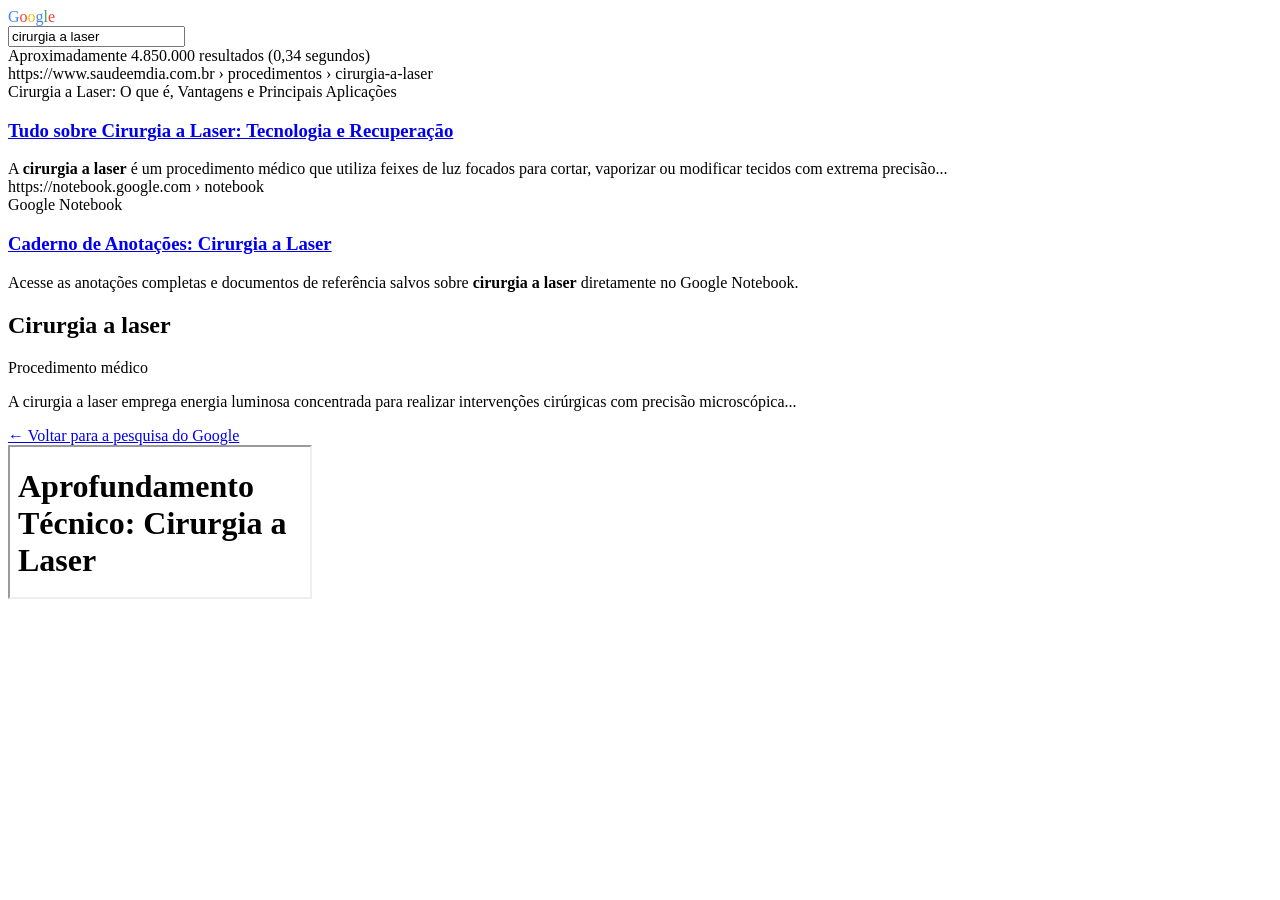
==== commit 29588db5: "versaoo" ====
--- a/index.html
+++ b/index.html
@@ -10,81 +10,62 @@
 
     <div class="search-header">
         <div class="google-logo-small">
-            <span>G</span><span>o</span><span>o</span><span>g</span><span>l</span><span>e</span>
+            <span style="color: #4285f4;">G</span><span style="color: #ea4335;">o</span><span style="color: #fbbc05;">o</span><span style="color: #4285f4;">g</span><span style="color: #34a853;">l</span><span style="color: #ea4335;">e</span>
         </div>
         <div class="search-bar-container">
             <input type="text" class="search-input" value="cirurgia a laser">
         </div>
     </div>
 
-    <div class="search-results-container">
-        <div class="stats-results">Aproximadamente 4.850.000 resultados (0,34 segundos)</div>
+    <div class="main-content">
+        <div class="search-results-container">
+            <div class="stats-results">Aproximadamente 4.850.000 resultados (0,34 segundos)</div>
 
-        <div class="search-item">
-            <div class="site-info">
-                <div>
-                    <div>https://www.saudeemdia.com.br › procedimentos › cirurgia-a-laser</div>
-                    <div class="site-url"><b>Cirurgia a Laser:</b> O que é, Vantagens e Principais Aplicações</div>
+            <!-- RESULTADO 1: Abre o seu index2.html na mesma tela -->
+            <div class="search-item">
+                <div class="site-info">
+                    <div class="site-url-path">https://www.saudeemdia.com.br › procedimentos › cirurgia-a-laser</div>
+                    <div class="site-url">Cirurgia a Laser: O que é, Vantagens e Principais Aplicações</div>
+                </div>
+                <h3 class="result-title">
+                    <a href="#artigo-completo">Tudo sobre <b>Cirurgia a Laser</b>: Tecnologia e Recuperação</a>
+                </h3>
+                <div class="result-snippet">
+                    A <b>cirurgia a laser</b> é um procedimento médico que utiliza feixes de luz focados para cortar, vaporizar ou modificar tecidos com extrema precisão...
                 </div>
             </div>
-            <h3 class="result-title">
-                <a href="#">Tudo sobre <b>Cirurgia a Laser</b>: Tecnologia e Recuperação</a>
-            </h3>
-            <div class="result-snippet">
-                A <b>cirurgia a laser</b> é um procedimento médico que utiliza feixes de luz focados para cortar, vaporizar ou modificar tecidos com extrema precisão, garantindo menor sangramento e recuperação rápida.
+
+            <!-- RESULTADO 2: Abre o link do Notebook em uma NOVA ABA -->
+            <div class="search-item">
+                <div class="site-info">
+                    <div class="site-url-path">https://notebook.google.com › notebook</div>
+                    <div class="site-url">Google Notebook</div>
+                </div>
+                <h3 class="result-title">
+                    <a href="https://notebook.google.com/notebook/51b99cc3-e66d-4c2a-b335-d4caceea3234?pli=1" target="_blank" rel="noopener noreferrer">
+                        <b>Caderno de Anotações:</b> Cirurgia a Laser
+                    </a>
+                </h3>
+                <div class="result-snippet">
+                    Acesse as anotações completas e documentos de referência salvos sobre <b>cirurgia a laser</b> diretamente no Google Notebook.
+                </div>
             </div>
+
         </div>
 
-        <div class="search-item">
-            <div class="site-info">
-                <div>
-                    <div>https://www.oftalmologiaespecializada.com.br › laser-olhos</div>
-                    <div class="site-url">Oftalmologia Moderna</div>
-                </div>
-            </div>
-            <h3 class="result-title">
-                <a href="#">Correção Visual a Laser: LASIK e PRK</a>
-            </h3>
-            <div class="result-snippet">
-                Saiba como a <b>cirurgia a laser</b> nos olhos corrige miopia, hipermetropia e astigmatismo em poucos minutos, proporcionando independência dos óculos e lentes de contato.
-            </div>
-        </div>
-
-        <div class="search-item">
-            <div class="site-info">
-                <div>
-                    <div>https://www.dermatoavancada.com.br › procedimentos › laser-estetico</div>
-                    <div class="site-url">Dermatologia & Estética Avançada</div>
-                </div>
-            </div>
-            <h3 class="result-title">
-                <a href="#">Tecnologia a Laser na Dermatologia</a>
-            </h3>
-            <div class="result-snippet">
-                Descubra as indicações do laser para remoção de manchas, cicatrizes de acne, rejuvenescimento facial e eliminação de lesões cutâneas com total segurança.
-            </div>
-        </div>
-
-        <div class="search-item">
-            <div class="site-info">
-                <div>
-                    <div>https://www.minhavida.com.br › saude › cirurgia-a-laser-vantagens</div>
-                    <div class="site-url">Minha Vida - Saúde e Bem-Estar</div>
-                </div>
-            </div>
-            <h3 class="result-title">
-                <a href="#">Quais as principais vantagens da <b>cirurgia a laser</b>?</a>
-            </h3>
-            <div class="result-snippet">
-                Menor dor pós-operatória, redução drástica no risco de infecções e cicatrizes quase imperceptíveis estão entre os principais benefícios relatados por médicos.
-            </div>
+        <div class="knowledge-panel">
+            <h2>Cirurgia a laser</h2>
+            <div class="knowledge-subtitle">Procedimento médico</div>
+            <p>A cirurgia a laser emprega energia luminosa concentrada para realizar intervenções cirúrgicas com precisão microscópica...</p>
         </div>
     </div>
 
-    <div class="knowledge-panel">
-        <h2>Cirurgia a laser</h2>
-        <div class="knowledge-subtitle">Procedimento médico</div>
-        <p>A cirurgia a laser emprega energia luminosa concentrada para realizar intervenções cirúrgicas com precisão microscópica. É amplamente utilizada na oftalmologia, dermatologia, cirurgia geral e procedimentos estéticos, destacando-se pelo tempo reduzido de internação e cicatrização acelerada.</p>
+    <!-- TELA QUE ABRE O INDEX2.HTML -->
+    <div id="artigo-completo" class="pagina-interna">
+        <div class="barras-acao">
+            <a href="#" class="btn-voltar">← Voltar para a pesquisa do Google</a>
+        </div>
+        <iframe src="index2.html" class="iframe-conteudo"></iframe>
     </div>
 
 </body>
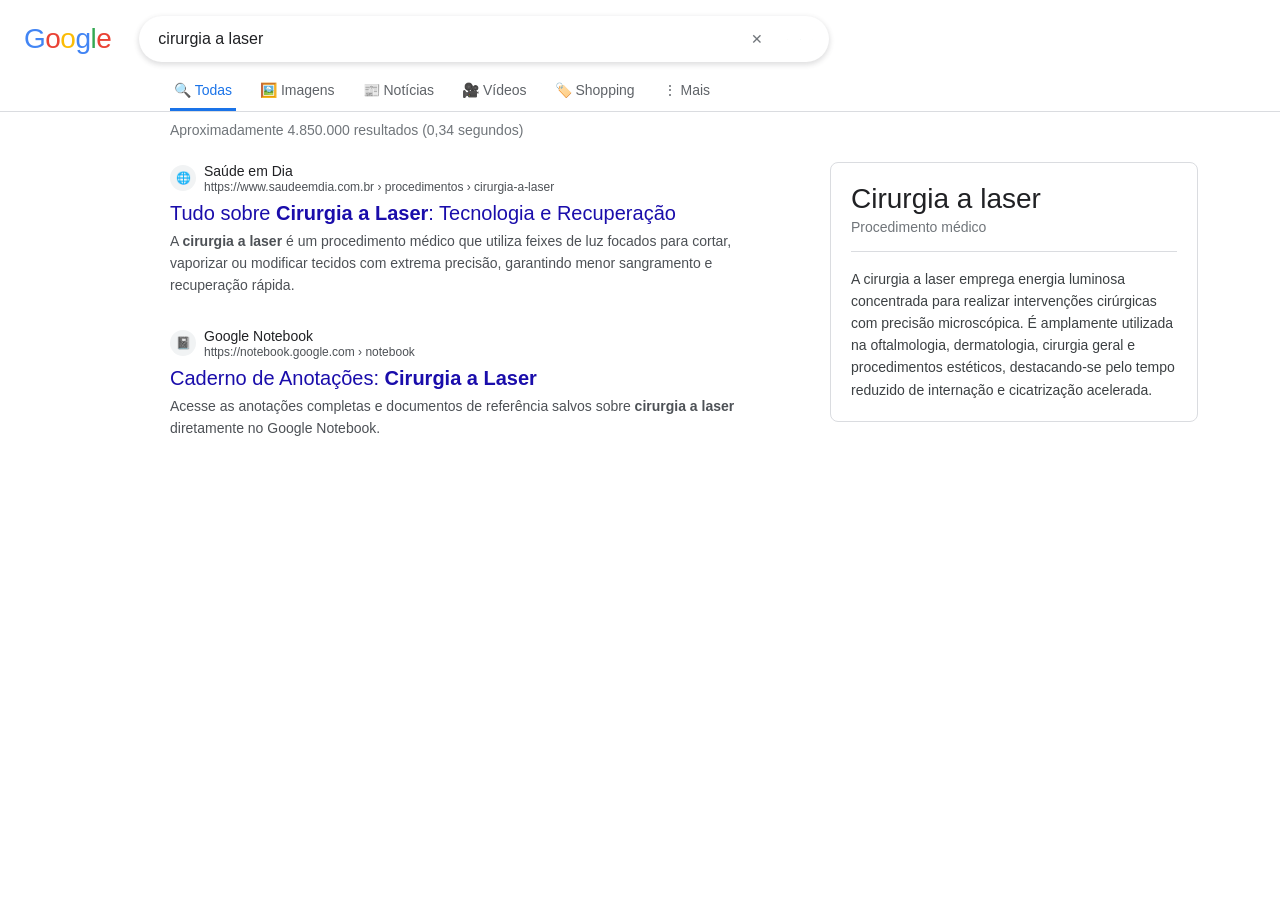
==== commit 122ea472: "versao99" ====
--- a/index.html
+++ b/index.html
@@ -3,64 +3,103 @@
 <head>
     <meta charset="UTF-8">
     <meta name="viewport" content="width=device-width, initial-scale=1.0">
-    <title>Cirurgia a Laser - Pesquisa Google</title>
-    <link rel="stylesheet" href="style.css">
+    <title>cirurgia a laser - Pesquisa Google</title>
+
+    <!-- NOME DO SEU ARQUIVO CSS NO GITHUB -->
+    <link rel="stylesheet" href="estilo.css">
 </head>
 <body>
 
-    <div class="search-header">
-        <div class="google-logo-small">
-            <span style="color: #4285f4;">G</span><span style="color: #ea4335;">o</span><span style="color: #fbbc05;">o</span><span style="color: #4285f4;">g</span><span style="color: #34a853;">l</span><span style="color: #ea4335;">e</span>
-        </div>
-        <div class="search-bar-container">
-            <input type="text" class="search-input" value="cirurgia a laser">
-        </div>
-    </div>
-
-    <div class="main-content">
-        <div class="search-results-container">
-            <div class="stats-results">Aproximadamente 4.850.000 resultados (0,34 segundos)</div>
-
-            <!-- RESULTADO 1: Abre o seu index2.html na mesma tela -->
-            <div class="search-item">
-                <div class="site-info">
-                    <div class="site-url-path">https://www.saudeemdia.com.br › procedimentos › cirurgia-a-laser</div>
-                    <div class="site-url">Cirurgia a Laser: O que é, Vantagens e Principais Aplicações</div>
-                </div>
-                <h3 class="result-title">
-                    <a href="#artigo-completo">Tudo sobre <b>Cirurgia a Laser</b>: Tecnologia e Recuperação</a>
-                </h3>
-                <div class="result-snippet">
-                    A <b>cirurgia a laser</b> é um procedimento médico que utiliza feixes de luz focados para cortar, vaporizar ou modificar tecidos com extrema precisão...
+    <!-- CABEÇALHO DO GOOGLE -->
+    <header class="google-header">
+        <div class="header-top">
+            <div class="logo-and-search">
+                <a href="#" class="google-logo">
+                    <span style="color:#4285f4">G</span><span style="color:#ea4335">o</span><span style="color:#fbbc05">o</span><span style="color:#4285f4">g</span><span style="color:#34a853">l</span><span style="color:#ea4335">e</span>
+                </a>
+                <div class="search-input-box">
+                    <input type="text" value="cirurgia a laser" aria-label="Pesquisar">
+                    <div class="search-icons">
+                        <span class="clear-icon">✕</span>
+                        <span class="divider"></span>
+                        <svg class="icon-svg" viewBox="0 0 24 24"><path fill="#4285f4" d="M12 14c1.66 0 3-1.34 3-3V5c0-1.66-1.34-3-3-3S9 3.34 9 5v6c0 1.66 1.34 3 3 3z"/><path fill="#34a853" d="M11 18.92V22h2v-3.08c3.72-.46 6.5-3.64 6.5-7.42h-2c0 2.97-2.43 5.4-5.4 5.4s-5.4-2.43-5.4-5.4H4.9c0 3.78 2.78 6.96 6.5 7.42z"/><path fill="#ea4335" d="M12 17c-3.31 0-6-2.69-6-6h2c0 2.21 1.79 4 4 4s4-1.79 4-4h2c0 3.31-2.69 6-6 6z"/><path fill="#fbbc05" d="M12 14c1.66 0 3-1.34 3-3V5c0-1.66-1.34-3-3-3S9 3.34 9 5v6c0 1.66 1.34 3 3 3z"/></svg>
+                        <svg class="icon-svg" viewBox="0 0 24 24"><path fill="#4285f4" d="M12 15c1.66 0 3-1.34 3-3s-1.34-3-3-3-3 1.34-3 3 1.34 3 3 3z"/><path fill="#34a853" d="M9 2L7.17 4H4c-1.1 0-2 .9-2 2v12c0 1.1.9 2 2 2h16c1.1 0 2-.9 2-2V6c0-1.1-.9-2-2-2h-3.17L15 2H9zm3 15c-2.76 0-5-2.24-5-5s2.24-5 5-5 5 2.24 5 5-2.24 5-5 5z"/></svg>
+                        <svg class="icon-svg search-icon" viewBox="0 0 24 24"><path fill="#4285f4" d="M15.5 14h-.79l-.28-.27A6.471 6.471 0 0 0 16 9.5 6.5 6.5 0 1 0 9.5 16c1.61 0 3.09-.59 4.23-1.57l.27.28v.79l5 4.99L20.49 19l-4.99-5zm-6 0C7.01 14 5 11.99 5 9.5S7.01 5 9.5 5 14 7.01 14 9.5 11.99 14 9.5 14z"/></svg>
+                    </div>
                 </div>
             </div>
+        </div>
 
-            <!-- RESULTADO 2: Abre o link do Notebook em uma NOVA ABA -->
-            <div class="search-item">
-                <div class="site-info">
-                    <div class="site-url-path">https://notebook.google.com › notebook</div>
-                    <div class="site-url">Google Notebook</div>
-                </div>
-                <h3 class="result-title">
-                    <a href="https://notebook.google.com/notebook/51b99cc3-e66d-4c2a-b335-d4caceea3234?pli=1" target="_blank" rel="noopener noreferrer">
-                        <b>Caderno de Anotações:</b> Cirurgia a Laser
-                    </a>
-                </h3>
-                <div class="result-snippet">
-                    Acesse as anotações completas e documentos de referência salvos sobre <b>cirurgia a laser</b> diretamente no Google Notebook.
-                </div>
+        <!-- BARRA DE GUIAS -->
+        <div class="header-tabs">
+            <div class="tab active">🔍 Todas</div>
+            <div class="tab">🖼️ Imagens</div>
+            <div class="tab">📰 Notícias</div>
+            <div class="tab">🎥 Vídeos</div>
+            <div class="tab">🏷️ Shopping</div>
+            <div class="tab">⋮ Mais</div>
+        </div>
+    </header>
+
+    <!-- ÁREA PRINCIPAL DA BUSCA -->
+    <main class="main-container">
+        <div class="stats">Aproximadamente 4.850.000 resultados (0,34 segundos)</div>
+
+        <div class="content-wrapper">
+            <!-- RESULTADOS NA ESQUERDA -->
+            <div class="results-column">
+
+                <!-- RESULTADO 1: ABRE O INDEX2.HTML QUANDO CLICA -->
+                <article class="g-card">
+                    <div class="url-header">
+                        <div class="favicon">🌐</div>
+                        <div class="url-text">
+                            <span class="site-name">Saúde em Dia</span>
+                            <span class="url-path">https://www.saudeemdia.com.br › procedimentos › cirurgia-a-laser</span>
+                        </div>
+                    </div>
+                    <h3 class="title">
+                        <a href="#artigo-completo">Tudo sobre <b>Cirurgia a Laser</b>: Tecnologia e Recuperação</a>
+                    </h3>
+                    <p class="snippet">
+                        A <b>cirurgia a laser</b> é um procedimento médico que utiliza feixes de luz focados para cortar, vaporizar ou modificar tecidos com extrema precisão, garantindo menor sangramento e recuperação rápida.
+                    </p>
+                </article>
+
+                <!-- RESULTADO 2: ABRE O GOOGLE NOTEBOOK EM NOVA ABA -->
+                <article class="g-card">
+                    <div class="url-header">
+                        <div class="favicon">📓</div>
+                        <div class="url-text">
+                            <span class="site-name">Google Notebook</span>
+                            <span class="url-path">https://notebook.google.com › notebook</span>
+                        </div>
+                    </div>
+                    <h3 class="title">
+                        <a href="https://notebook.google.com/notebook/51b99cc3-e66d-4c2a-b335-d4caceea3234?pli=1" target="_blank" rel="noopener noreferrer">
+                            Caderno de Anotações: <b>Cirurgia a Laser</b>
+                        </a>
+                    </h3>
+                    <p class="snippet">
+                        Acesse as anotações completas e documentos de referência salvos sobre <b>cirurgia a laser</b> diretamente no Google Notebook.
+                    </p>
+                </article>
+
             </div>
 
+            <!-- PAINEL LATERAL DIREITO -->
+            <aside class="knowledge-panel">
+                <h2 class="kp-title">Cirurgia a laser</h2>
+                <div class="kp-subtitle">Procedimento médico</div>
+                <div class="kp-divider"></div>
+                <p class="kp-description">
+                    A cirurgia a laser emprega energia luminosa concentrada para realizar intervenções cirúrgicas com precisão microscópica. É amplamente utilizada na oftalmologia, dermatologia, cirurgia geral e procedimentos estéticos, destacando-se pelo tempo reduzido de internação e cicatrização acelerada.
+                </p>
+            </aside>
         </div>
+    </main>
 
-        <div class="knowledge-panel">
-            <h2>Cirurgia a laser</h2>
-            <div class="knowledge-subtitle">Procedimento médico</div>
-            <p>A cirurgia a laser emprega energia luminosa concentrada para realizar intervenções cirúrgicas com precisão microscópica...</p>
-        </div>
-    </div>
-
-    <!-- TELA QUE ABRE O INDEX2.HTML -->
+    <!-- TELA DO ARTIGO (SÓ APARECE QUANDO CLICA NO RESULTADO 1) -->
     <div id="artigo-completo" class="pagina-interna">
         <div class="barras-acao">
             <a href="#" class="btn-voltar">← Voltar para a pesquisa do Google</a>
--- a/estilo.css
+++ b/estilo.css
@@ -0,0 +1,271 @@
+/* RESET E TIPOGRAFIA DO GOOGLE */
+* {
+    box-sizing: border-box;
+}
+
+body {
+    font-family: Roboto, arial, sans-serif;
+    margin: 0;
+    padding: 0;
+    color: #202124;
+    background-color: #fff;
+}
+
+/* HEADER DO GOOGLE */
+.google-header {
+    position: sticky;
+    top: 0;
+    background: #fff;
+    border-bottom: 1px solid #dadce0;
+    z-index: 100;
+}
+
+.header-top {
+    display: flex;
+    align-items: center;
+    padding: 16px 24px 10px 24px;
+}
+
+.logo-and-search {
+    display: flex;
+    align-items: center;
+    width: 100%;
+}
+
+.google-logo {
+    font-family: 'Product Sans', Arial, sans-serif;
+    font-size: 28px;
+    font-weight: 500;
+    text-decoration: none;
+    margin-right: 28px;
+    letter-spacing: -0.5px;
+}
+
+/* BARRA DE PESQUISA ESTILO GOOGLE */
+.search-input-box {
+    display: flex;
+    align-items: center;
+    width: 690px;
+    height: 46px;
+    border-radius: 24px;
+    background: #fff;
+    box-shadow: 0 2px 5px 1px rgba(64,60,67,.16);
+    padding: 0 16px;
+    border: 1px solid transparent;
+}
+
+.search-input-box:hover {
+    box-shadow: 0 2px 8px 1px rgba(64,60,67,.24);
+}
+
+.search-input-box input {
+    width: 100%;
+    border: none;
+    outline: none;
+    font-size: 16px;
+    color: #202124;
+    background: transparent;
+}
+
+.search-icons {
+    display: flex;
+    align-items: center;
+    gap: 12px;
+}
+
+.search-icons .icon {
+    width: 20px;
+    height: 20px;
+    cursor: pointer;
+}
+
+.clear-icon {
+    color: #70757a;
+    font-size: 14px;
+}
+
+.divider {
+    width: 1px;
+    height: 20px;
+    background-color: #dadce0;
+}
+
+/* BARRA DE GUIAS (TODAS, IMAGENS, NOTÍCIAS) */
+.header-tabs {
+    display: flex;
+    padding-left: 170px;
+    gap: 20px;
+    font-size: 14px;
+    color: #5f6368;
+}
+
+.tab {
+    display: flex;
+    align-items: center;
+    gap: 6px;
+    padding: 10px 4px;
+    cursor: pointer;
+    border-bottom: 3px solid transparent;
+}
+
+.tab.active {
+    color: #1a73e8;
+    border-bottom-color: #1a73e8;
+    font-weight: 500;
+}
+
+/* CONTAINER DE CONTEÚDO */
+.main-container {
+    padding-left: 170px;
+    padding-right: 20px;
+    margin-top: 10px;
+}
+
+.stats {
+    font-size: 14px;
+    color: #70757a;
+    margin-bottom: 24px;
+}
+
+.content-wrapper {
+    display: flex;
+    gap: 60px;
+}
+
+.results-column {
+    width: 600px;
+}
+
+/* ESTILO DOS CARDS DE RESULTADO */
+.g-card {
+    margin-bottom: 30px;
+}
+
+.url-header {
+    display: flex;
+    align-items: center;
+    gap: 8px;
+    margin-bottom: 6px;
+}
+
+.favicon {
+    width: 26px;
+    height: 26px;
+    border-radius: 50%;
+    background: #f1f3f4;
+    display: flex;
+    align-items: center;
+    justify-content: center;
+    font-size: 12px;
+}
+
+.url-text {
+    display: flex;
+    flex-direction: column;
+}
+
+.site-name {
+    font-size: 14px;
+    color: #202124;
+    line-height: 1.3;
+}
+
+.url-path {
+    font-size: 12px;
+    color: #4d5156;
+}
+
+.title {
+    margin: 0 0 4px 0;
+    font-size: 20px;
+    font-weight: 400;
+    line-height: 1.3;
+}
+
+.title a {
+    color: #1a0dab;
+    text-decoration: none;
+}
+
+.title a:hover {
+    text-decoration: underline;
+}
+
+.snippet {
+    font-size: 14px;
+    line-height: 1.58;
+    color: #4d5156;
+    margin: 0;
+}
+
+/* PAINEL LATERAL DIREITO (KNOWLEDGE GRAPH) */
+.knowledge-panel {
+    width: 368px;
+    border: 1px solid #dadce0;
+    border-radius: 8px;
+    padding: 20px;
+    height: fit-content;
+}
+
+.kp-title {
+    font-size: 28px;
+    font-weight: 400;
+    margin: 0 0 4px 0;
+}
+
+.kp-subtitle {
+    font-size: 14px;
+    color: #70757a;
+}
+
+.kp-divider {
+    height: 1px;
+    background: #dadce0;
+    margin: 16px 0;
+}
+
+.kp-description {
+    font-size: 14px;
+    line-height: 1.58;
+    color: #3c4043;
+    margin: 0;
+}
+
+/* TELA DO ARTIGO QUE ABRE AO CLICAR NO RESULTADO 1 */
+.pagina-interna {
+    display: none;
+    position: fixed;
+    top: 0;
+    left: 0;
+    width: 100vw;
+    height: 100vh;
+    background: #ffffff;
+    z-index: 9999;
+}
+
+.pagina-interna:target {
+    display: block;
+}
+
+.barras-acao {
+    padding: 12px 24px;
+    background: #f8fafc;
+    border-bottom: 1px solid #cbd5e1;
+}
+
+.btn-voltar {
+    color: #1a0dab;
+    text-decoration: none;
+    font-weight: 500;
+    font-size: 14px;
+}
+
+.btn-voltar:hover {
+    text-decoration: underline;
+}
+
+.iframe-conteudo {
+    width: 100%;
+    height: calc(100vh - 45px);
+    border: none;
+}
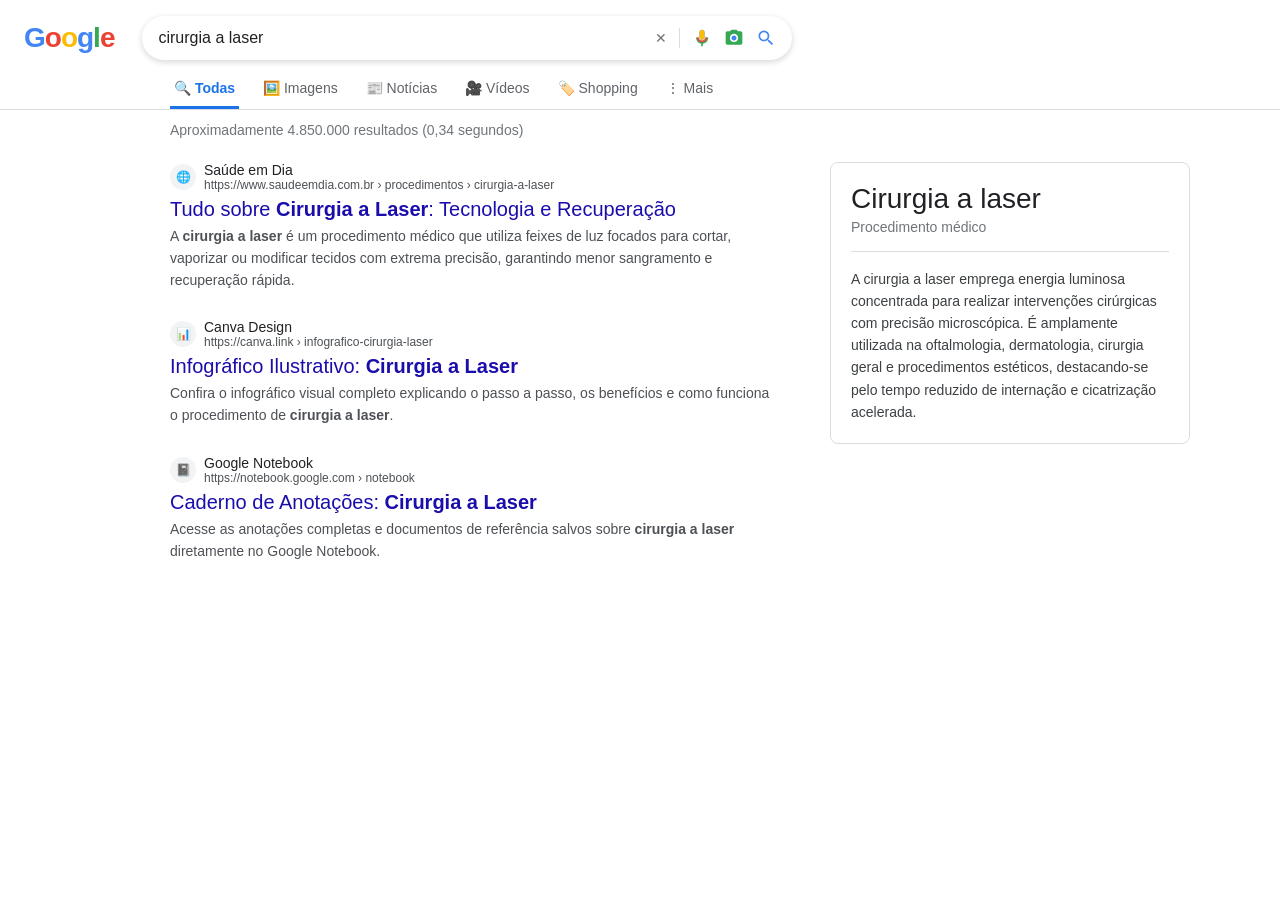
==== commit fb907bde: "versao100" ====
--- a/index.html
+++ b/index.html
@@ -4,8 +4,6 @@
     <meta charset="UTF-8">
     <meta name="viewport" content="width=device-width, initial-scale=1.0">
     <title>cirurgia a laser - Pesquisa Google</title>
-
-    <!-- NOME DO SEU ARQUIVO CSS NO GITHUB -->
     <link rel="stylesheet" href="estilo.css">
 </head>
 <body>
@@ -30,7 +28,7 @@
             </div>
         </div>
 
-        <!-- BARRA DE GUIAS -->
+        <!-- BARRA DE GUIAS DO GOOGLE -->
         <div class="header-tabs">
             <div class="tab active">🔍 Todas</div>
             <div class="tab">🖼️ Imagens</div>
@@ -46,10 +44,10 @@
         <div class="stats">Aproximadamente 4.850.000 resultados (0,34 segundos)</div>
 
         <div class="content-wrapper">
-            <!-- RESULTADOS NA ESQUERDA -->
+            <!-- COLUNA DE RESULTADOS DA ESQUERDA -->
             <div class="results-column">
 
-                <!-- RESULTADO 1: ABRE O INDEX2.HTML QUANDO CLICA -->
+                <!-- RESULTADO 1: ABRE O INDEX2.HTML EM TELA CHEIA -->
                 <article class="g-card">
                     <div class="url-header">
                         <div class="favicon">🌐</div>
@@ -66,7 +64,26 @@
                     </p>
                 </article>
 
-                <!-- RESULTADO 2: ABRE O GOOGLE NOTEBOOK EM NOVA ABA -->
+                <!-- RESULTADO 2: ABRE O INFOGRÁFICO NO CANVA EM NOVA ABA -->
+                <article class="g-card">
+                    <div class="url-header">
+                        <div class="favicon">📊</div>
+                        <div class="url-text">
+                            <span class="site-name">Canva Design</span>
+                            <span class="url-path">https://canva.link › infografico-cirurgia-laser</span>
+                        </div>
+                    </div>
+                    <h3 class="title">
+                        <a href="https://canva.link/zy0bzxnllg6ozw7" target="_blank" rel="noopener noreferrer">
+                            Infográfico Ilustrativo: <b>Cirurgia a Laser</b>
+                        </a>
+                    </h3>
+                    <p class="snippet">
+                        Confira o infográfico visual completo explicando o passo a passo, os benefícios e como funciona o procedimento de <b>cirurgia a laser</b>.
+                    </p>
+                </article>
+
+                <!-- RESULTADO 3: ABRE O GOOGLE NOTEBOOK EM NOVA ABA -->
                 <article class="g-card">
                     <div class="url-header">
                         <div class="favicon">📓</div>
@@ -87,7 +104,7 @@
 
             </div>
 
-            <!-- PAINEL LATERAL DIREITO -->
+            <!-- PAINEL LATERAL DIREITO (KNOWLEDGE GRAPH) -->
             <aside class="knowledge-panel">
                 <h2 class="kp-title">Cirurgia a laser</h2>
                 <div class="kp-subtitle">Procedimento médico</div>
@@ -99,7 +116,7 @@
         </div>
     </main>
 
-    <!-- TELA DO ARTIGO (SÓ APARECE QUANDO CLICA NO RESULTADO 1) -->
+    <!-- TELA QUE ABRE O INDEX2.HTML POR CIMA QUANDO CLICAR NO RESULTADO 1 -->
     <div id="artigo-completo" class="pagina-interna">
         <div class="barras-acao">
             <a href="#" class="btn-voltar">← Voltar para a pesquisa do Google</a>
--- a/estilo.css
+++ b/estilo.css
@@ -1,21 +1,20 @@
-/* RESET E TIPOGRAFIA DO GOOGLE */
 * {
     box-sizing: border-box;
-}
-
-body {
-    font-family: Roboto, arial, sans-serif;
     margin: 0;
     padding: 0;
+}
+
+body {
+    font-family: Arial, Roboto, sans-serif;
     color: #202124;
-    background-color: #fff;
+    background-color: #ffffff;
 }
 
 /* HEADER DO GOOGLE */
 .google-header {
     position: sticky;
     top: 0;
-    background: #fff;
+    background: #ffffff;
     border-bottom: 1px solid #dadce0;
     z-index: 100;
 }
@@ -29,33 +28,31 @@
 .logo-and-search {
     display: flex;
     align-items: center;
-    width: 100%;
 }
 
 .google-logo {
-    font-family: 'Product Sans', Arial, sans-serif;
+    font-family: Arial, sans-serif;
     font-size: 28px;
-    font-weight: 500;
+    font-weight: bold;
     text-decoration: none;
     margin-right: 28px;
-    letter-spacing: -0.5px;
-}
-
-/* BARRA DE PESQUISA ESTILO GOOGLE */
+    letter-spacing: -1px;
+}
+
+/* BARRA DE PESQUISA */
 .search-input-box {
     display: flex;
     align-items: center;
-    width: 690px;
-    height: 46px;
+    width: 650px;
+    height: 44px;
     border-radius: 24px;
-    background: #fff;
-    box-shadow: 0 2px 5px 1px rgba(64,60,67,.16);
+    background: #ffffff;
+    box-shadow: 0 2px 5px 1px rgba(64,60,67,0.16);
     padding: 0 16px;
-    border: 1px solid transparent;
 }
 
 .search-input-box:hover {
-    box-shadow: 0 2px 8px 1px rgba(64,60,67,.24);
+    box-shadow: 0 2px 8px 1px rgba(64,60,67,0.24);
 }
 
 .search-input-box input {
@@ -73,7 +70,7 @@
     gap: 12px;
 }
 
-.search-icons .icon {
+.icon-svg {
     width: 20px;
     height: 20px;
     cursor: pointer;
@@ -82,6 +79,7 @@
 .clear-icon {
     color: #70757a;
     font-size: 14px;
+    cursor: pointer;
 }
 
 .divider {
@@ -90,7 +88,7 @@
     background-color: #dadce0;
 }
 
-/* BARRA DE GUIAS (TODAS, IMAGENS, NOTÍCIAS) */
+/* BARRA DE GUIAS */
 .header-tabs {
     display: flex;
     padding-left: 170px;
@@ -111,14 +109,14 @@
 .tab.active {
     color: #1a73e8;
     border-bottom-color: #1a73e8;
-    font-weight: 500;
-}
-
-/* CONTAINER DE CONTEÚDO */
+    font-weight: bold;
+}
+
+/* ÁREA PRINCIPAL */
 .main-container {
     padding-left: 170px;
     padding-right: 20px;
-    margin-top: 10px;
+    margin-top: 12px;
 }
 
 .stats {
@@ -136,9 +134,9 @@
     width: 600px;
 }
 
-/* ESTILO DOS CARDS DE RESULTADO */
+/* CARDS DE RESULTADO DA PESQUISA */
 .g-card {
-    margin-bottom: 30px;
+    margin-bottom: 28px;
 }
 
 .url-header {
@@ -167,7 +165,6 @@
 .site-name {
     font-size: 14px;
     color: #202124;
-    line-height: 1.3;
 }
 
 .url-path {
@@ -178,8 +175,7 @@
 .title {
     margin: 0 0 4px 0;
     font-size: 20px;
-    font-weight: 400;
-    line-height: 1.3;
+    font-weight: normal;
 }
 
 .title a {
@@ -195,12 +191,11 @@
     font-size: 14px;
     line-height: 1.58;
     color: #4d5156;
-    margin: 0;
-}
-
-/* PAINEL LATERAL DIREITO (KNOWLEDGE GRAPH) */
+}
+
+/* PAINEL LATERAL DIREITO */
 .knowledge-panel {
-    width: 368px;
+    width: 360px;
     border: 1px solid #dadce0;
     border-radius: 8px;
     padding: 20px;
@@ -209,7 +204,7 @@
 
 .kp-title {
     font-size: 28px;
-    font-weight: 400;
+    font-weight: normal;
     margin: 0 0 4px 0;
 }
 
@@ -228,10 +223,9 @@
     font-size: 14px;
     line-height: 1.58;
     color: #3c4043;
-    margin: 0;
-}
-
-/* TELA DO ARTIGO QUE ABRE AO CLICAR NO RESULTADO 1 */
+}
+
+/* ESCONDE A PÁGINA INTERNA ATÉ CLICAR NO LINK */
 .pagina-interna {
     display: none;
     position: fixed;
@@ -243,6 +237,7 @@
     z-index: 9999;
 }
 
+/* QUANDO O LINK FOR CLICADO, ELA MOSTRA EM TELA CHEIA */
 .pagina-interna:target {
     display: block;
 }
@@ -256,7 +251,7 @@
 .btn-voltar {
     color: #1a0dab;
     text-decoration: none;
-    font-weight: 500;
+    font-weight: bold;
     font-size: 14px;
 }
 
@@ -266,6 +261,6 @@
 
 .iframe-conteudo {
     width: 100%;
-    height: calc(100vh - 45px);
+    height: calc(100vh - 50px);
     border: none;
 }
